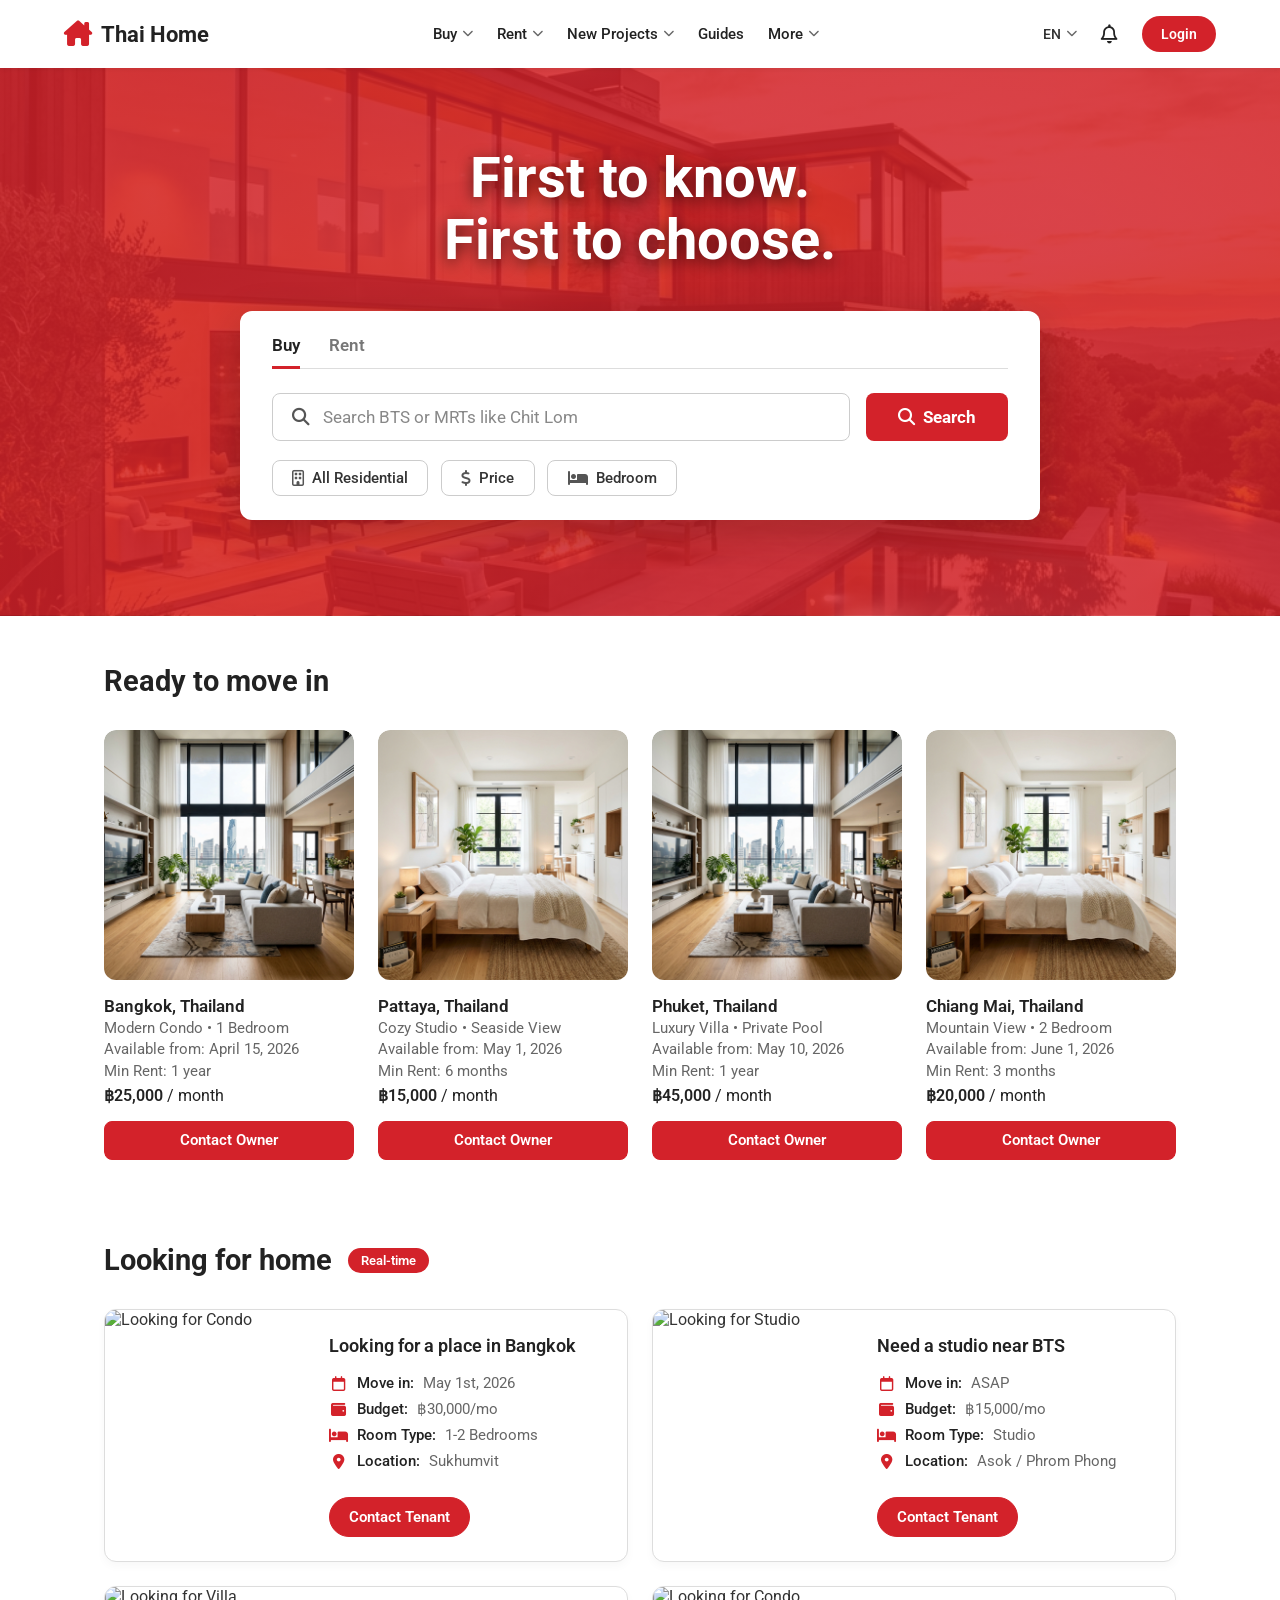
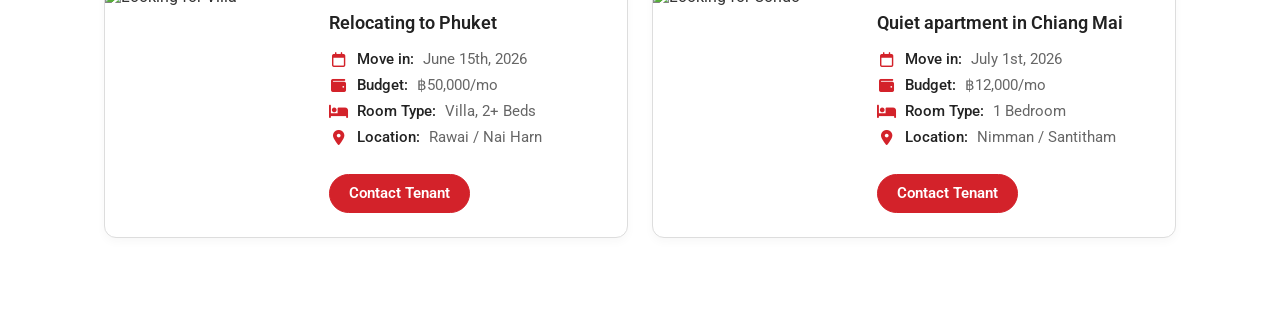
==== index.html @ 85b1bd5d "first commit" ====
<!DOCTYPE html>
<html lang="en">

<head>
    <meta charset="UTF-8">
    <meta name="viewport" content="width=device-width, initial-scale=1.0">
    <title>Thai Home</title>
    <!-- Use similar font as DDProperty -->
    <link href="https://fonts.googleapis.com/css2?family=Roboto:wght@300;400;500;700&display=swap" rel="stylesheet">
    <link rel="stylesheet" href="style.css">
    <!-- Font Awesome for icons -->
    <link rel="stylesheet" href="https://cdnjs.cloudflare.com/ajax/libs/font-awesome/6.4.0/css/all.min.css">
</head>

<body>
    <header class="navbar">
        <div class="logo">
            <i class="fa-solid fa-house-chimney icon-red"></i>
            <span>Thai Home</span>
        </div>
        <nav class="nav-links">
            <a href="#">Buy <i class="fa-solid fa-chevron-down arrow"></i></a>
            <a href="#">Rent <i class="fa-solid fa-chevron-down arrow"></i></a>
            <a href="#">New Projects <i class="fa-solid fa-chevron-down arrow"></i></a>
            <a href="#">Guides</a>
            <a href="#">More <i class="fa-solid fa-chevron-down arrow"></i></a>
        </nav>
        <div class="nav-right">
            <!-- Removed Install App as requested -->
            <div class="lang-selector">
                EN <i class="fa-solid fa-chevron-down arrow"></i>
            </div>
            <div class="bell-icon">
                <i class="fa-regular fa-bell"></i>
            </div>
            <button class="btn-login">Login</button>
        </div>
    </header>

    <section class="hero">
        <div class="hero-bg"></div>
        <div class="hero-content">
            <div class="hero-centered-layout">
                <h1 class="hero-title">First to know.<br>First to choose.</h1>

                <div class="search-container">
                    <div class="search-tabs">
                        <button class="tab active">Buy</button>
                        <button class="tab">Rent</button>
                    </div>

                    <div class="search-box">
                        <div class="search-input-wrapper">
                            <i class="fa-solid fa-magnifying-glass search-icon"></i>
                            <input type="text" placeholder="Search BTS or MRTs like Chit Lom">
                        </div>
                        <button class="btn-search"><i class="fa-solid fa-magnifying-glass"></i> Search</button>
                    </div>

                    <div class="search-filters">
                        <button class="filter-btn"><i class="fa-regular fa-building"></i> All Residential</button>
                        <button class="filter-btn"><i class="fa-solid fa-dollar-sign"></i> Price</button>
                        <button class="filter-btn"><i class="fa-solid fa-bed"></i> Bedroom</button>
                    </div>
                </div>
            </div>
        </div>
    </section>

    <!-- Properties section "Ready to move in" -->
    <section class="properties-section">
        <h2 class="section-title">Ready to move in</h2>
        <div class="property-grid">
            <div class="property-card">
                <div class="card-img-wrapper">
                    <img src="images/condo_interior.png" alt="Bangkok Condo">
                </div>
                <div class="card-body">
                    <div class="card-location">Bangkok, Thailand</div>
                    <div class="card-feature">Modern Condo • 1 Bedroom</div>
                    <div class="card-dates">Available from: April 15, 2026</div>
                    <div class="card-dates">Min Rent: 1 year</div>
                    <div class="card-price"><span class="price">฿25,000</span> / month</div>
                    <button class="btn-contact" style="width: 100%; border-radius: 8px; margin-top: 1rem;">Contact Owner</button>
                </div>
            </div>
            
            <div class="property-card">
                <div class="card-img-wrapper">
                    <img src="images/studio_room.png" alt="Pattaya Studio">
                </div>
                <div class="card-body">
                    <div class="card-location">Pattaya, Thailand</div>
                    <div class="card-feature">Cozy Studio • Seaside View</div>
                    <div class="card-dates">Available from: May 1, 2026</div>
                    <div class="card-dates">Min Rent: 6 months</div>
                    <div class="card-price"><span class="price">฿15,000</span> / month</div>
                    <button class="btn-contact" style="width: 100%; border-radius: 8px; margin-top: 1rem;">Contact Owner</button>
                </div>
            </div>

            <div class="property-card">
                <div class="card-img-wrapper">
                    <img src="images/condo_interior.png" alt="Phuket Villa">
                </div>
                <div class="card-body">
                    <div class="card-location">Phuket, Thailand</div>
                    <div class="card-feature">Luxury Villa • Private Pool</div>
                    <div class="card-dates">Available from: May 10, 2026</div>
                    <div class="card-dates">Min Rent: 1 year</div>
                    <div class="card-price"><span class="price">฿45,000</span> / month</div>
                    <button class="btn-contact" style="width: 100%; border-radius: 8px; margin-top: 1rem;">Contact Owner</button>
                </div>
            </div>

            <div class="property-card">
                <div class="card-img-wrapper">
                    <img src="images/studio_room.png" alt="Chiang Mai Apartment">
                </div>
                <div class="card-body">
                    <div class="card-location">Chiang Mai, Thailand</div>
                    <div class="card-feature">Mountain View • 2 Bedroom</div>
                    <div class="card-dates">Available from: June 1, 2026</div>
                    <div class="card-dates">Min Rent: 3 months</div>
                    <div class="card-price"><span class="price">฿20,000</span> / month</div>
                    <button class="btn-contact" style="width: 100%; border-radius: 8px; margin-top: 1rem;">Contact Owner</button>
                </div>
            </div>
        </div>
    </section>

    <!-- Tenant Section "Looking for home" -->
    <section class="tenant-section">
        <h2 class="section-title">Looking for home <span class="badge">Real-time</span></h2>
        <div class="tenant-grid">
            <div class="tenant-card">
                <div class="tenant-img-wrapper">
                    <img src="C:/Users/Lenovo/.gemini/antigravity/brain/6cac7b33-9372-4d6e-ac05-a8d60679e789/avatar_man_1_1775789705993.png" alt="Looking for Condo">
                </div>
                <div class="tenant-body">
                    <div class="tenant-header">Looking for a place in Bangkok</div>
                    <div class="tenant-detail"><i class="fa-regular fa-calendar"></i> <strong>Move in:</strong> May 1st, 2026</div>
                    <div class="tenant-detail"><i class="fa-solid fa-wallet"></i> <strong>Budget:</strong> ฿30,000/mo</div>
                    <div class="tenant-detail"><i class="fa-solid fa-bed"></i> <strong>Room Type:</strong> 1-2 Bedrooms</div>
                    <div class="tenant-detail"><i class="fa-solid fa-location-dot"></i> <strong>Location:</strong> Sukhumvit</div>
                    <button class="btn-contact">Contact Tenant</button>
                </div>
            </div>
            
            <div class="tenant-card">
                <div class="tenant-img-wrapper">
                    <img src="C:/Users/Lenovo/.gemini/antigravity/brain/6cac7b33-9372-4d6e-ac05-a8d60679e789/avatar_woman_1_1775789718664.png" alt="Looking for Studio">
                </div>
                <div class="tenant-body">
                    <div class="tenant-header">Need a studio near BTS</div>
                    <div class="tenant-detail"><i class="fa-regular fa-calendar"></i> <strong>Move in:</strong> ASAP</div>
                    <div class="tenant-detail"><i class="fa-solid fa-wallet"></i> <strong>Budget:</strong> ฿15,000/mo</div>
                    <div class="tenant-detail"><i class="fa-solid fa-bed"></i> <strong>Room Type:</strong> Studio</div>
                    <div class="tenant-detail"><i class="fa-solid fa-location-dot"></i> <strong>Location:</strong> Asok / Phrom Phong</div>
                    <button class="btn-contact">Contact Tenant</button>
                </div>
            </div>

            <div class="tenant-card">
                <div class="tenant-img-wrapper">
                    <img src="C:/Users/Lenovo/.gemini/antigravity/brain/6cac7b33-9372-4d6e-ac05-a8d60679e789/avatar_man_2_1775789734767.png" alt="Looking for Villa">
                </div>
                <div class="tenant-body">
                    <div class="tenant-header">Relocating to Phuket</div>
                    <div class="tenant-detail"><i class="fa-regular fa-calendar"></i> <strong>Move in:</strong> June 15th, 2026</div>
                    <div class="tenant-detail"><i class="fa-solid fa-wallet"></i> <strong>Budget:</strong> ฿50,000/mo</div>
                    <div class="tenant-detail"><i class="fa-solid fa-bed"></i> <strong>Room Type:</strong> Villa, 2+ Beds</div>
                    <div class="tenant-detail"><i class="fa-solid fa-location-dot"></i> <strong>Location:</strong> Rawai / Nai Harn</div>
                    <button class="btn-contact">Contact Tenant</button>
                </div>
            </div>

            <div class="tenant-card">
                <div class="tenant-img-wrapper">
                    <img src="C:/Users/Lenovo/.gemini/antigravity/brain/6cac7b33-9372-4d6e-ac05-a8d60679e789/avatar_woman_2_1775789749922.png" alt="Looking for Condo">
                </div>
                <div class="tenant-body">
                    <div class="tenant-header">Quiet apartment in Chiang Mai</div>
                    <div class="tenant-detail"><i class="fa-regular fa-calendar"></i> <strong>Move in:</strong> July 1st, 2026</div>
                    <div class="tenant-detail"><i class="fa-solid fa-wallet"></i> <strong>Budget:</strong> ฿12,000/mo</div>
                    <div class="tenant-detail"><i class="fa-solid fa-bed"></i> <strong>Room Type:</strong> 1 Bedroom</div>
                    <div class="tenant-detail"><i class="fa-solid fa-location-dot"></i> <strong>Location:</strong> Nimman / Santitham</div>
                    <button class="btn-contact">Contact Tenant</button>
                </div>
            </div>
        </div>
    </section>
</body>

</html>
---- style.css ----
/* Reset and Global Styles */
* {
    margin: 0;
    padding: 0;
    box-sizing: border-box;
    font-family: 'Roboto', sans-serif;
}

body {
    background-color: #ffffff;
    color: #333333;
    overflow-x: hidden;
}

/* Variables for colors to match layout */
:root {
    --primary-red: #d3222a;
    --hover-red: #b01a22;
    --border-color: #dddddd;
    --text-dark: #222222;
    --text-light: #666666;
    --bg-light: #f7f7f7;
}

/* Header / Navbar */
.navbar {
    display: flex;
    justify-content: space-between;
    align-items: center;
    padding: 1rem 5%;
    background-color: #ffffff;
    box-shadow: 0 2px 4px rgba(0, 0, 0, 0.05);
    position: relative;
    z-index: 100;
}

.logo {
    display: flex;
    align-items: center;
    gap: 8px;
    font-size: 1.4rem;
    font-weight: 700;
    color: var(--text-dark);
}

.icon-red {
    color: var(--primary-red);
    font-size: 1.6rem;
}

.nav-links {
    display: flex;
    gap: 1.5rem;
}

.nav-links a {
    text-decoration: none;
    color: var(--text-dark);
    font-weight: 500;
    font-size: 0.95rem;
    display: flex;
    align-items: center;
    gap: 0.3rem;
    transition: color 0.2s;
}

.nav-links a:hover {
    color: var(--primary-red);
}

.arrow {
    font-size: 0.7rem;
    color: var(--text-light);
}

.nav-right {
    display: flex;
    align-items: center;
    gap: 1.5rem;
}

.lang-selector {
    font-size: 0.9rem;
    font-weight: 500;
    cursor: pointer;
    display: flex;
    align-items: center;
    gap: 0.3rem;
}

.bell-icon {
    font-size: 1.2rem;
    color: var(--text-dark);
    cursor: pointer;
}

.btn-login {
    background-color: var(--primary-red);
    color: #ffffff;
    border: none;
    padding: 0.6rem 1.2rem;
    border-radius: 20px;
    font-weight: 600;
    font-size: 0.9rem;
    cursor: pointer;
    transition: background-color 0.2s;
}

.btn-login:hover {
    background-color: var(--hover-red);
}

/* Hero Section */
.hero {
    position: relative;
    width: 100%;
    min-height: 500px;
    padding: 5rem 0 6rem 0;
    display: flex;
    align-items: center;
}

/* Background image using the generated image path */
.hero-bg {
    position: absolute;
    top: 0;
    left: 0;
    width: 100%;
    height: 100%;
    /* Red gradient overlay to act as a red background, keeping the home image */
    background: linear-gradient(rgba(211, 34, 42, 0.85), rgba(211, 34, 42, 0.85)), url('images/hero_bg.png');
    background-size: cover;
    background-position: center;
    z-index: 1;
}

/* Hero overlay removed for clear image */

.hero-content {
    position: relative;
    z-index: 3;
    padding: 0 5%;
    width: 100%;
    display: flex;
    justify-content: center;
}

.hero-centered-layout {
    display: flex;
    flex-direction: column;
    align-items: center;
    width: 100%;
}

.hero-title {
    font-size: 3.5rem;
    font-weight: 700;
    color: #ffffff;
    text-shadow: 0 4px 15px rgba(0, 0, 0, 0.6);
    line-height: 1.1;
    margin-bottom: 2.5rem;
    text-align: center;
}

/* Search Container */
.search-container {
    background-color: #ffffff;
    border-radius: 12px;
    box-shadow: 0 10px 40px rgba(0, 0, 0, 0.2);
    width: 100%;
    max-width: 800px;
    position: relative;
    z-index: 10;
    padding: 1.5rem 2rem;
}

.search-tabs {
    display: flex;
    gap: 1.8rem;
    margin-bottom: 1.5rem;
    border-bottom: 1px solid var(--border-color);
}

.search-tabs .tab {
    background: none;
    border: none;
    font-size: 1.05rem;
    font-weight: 600;
    color: #777777;
    padding-bottom: 0.8rem;
    cursor: pointer;
    position: relative;
    transition: color 0.2s;
}

.search-tabs .tab:hover {
    color: var(--text-dark);
}

.search-tabs .tab.active {
    color: var(--text-dark);
}

.search-tabs .tab.active::after {
    content: '';
    position: absolute;
    bottom: -1px;
    left: 0;
    width: 100%;
    height: 3px;
    background-color: var(--primary-red);
}

.search-box {
    display: flex;
    gap: 1rem;
    margin-bottom: 1.2rem;
}

.search-input-wrapper {
    flex: 1;
    display: flex;
    align-items: center;
    border: 1px solid #cccccc; /* Darker border for clarity */
    border-radius: 8px; /* Slightly more modern than pill shape for real estate */
    padding: 0.8rem 1.2rem;
    background-color: #ffffff;
    transition: border-color 0.2s, box-shadow 0.2s;
}

.search-input-wrapper:focus-within {
    border-color: var(--primary-red);
    box-shadow: 0 0 0 1px var(--primary-red);
}

.search-icon {
    color: #555555; /* Darker icon */
    margin-right: 0.8rem;
    font-size: 1.1rem;
}

.search-input-wrapper input {
    border: none;
    background: transparent;
    width: 100%;
    font-size: 1.05rem;
    outline: none;
    color: var(--text-dark);
}

.search-input-wrapper input::placeholder {
    color: #888888;
    font-weight: 400;
}

.btn-search {
    background-color: var(--primary-red);
    color: #ffffff;
    border: none;
    padding: 0 2rem;
    border-radius: 8px; /* Matching the input border radius */
    font-weight: 700;
    font-size: 1.05rem;
    cursor: pointer;
    display: flex;
    align-items: center;
    gap: 0.5rem;
    transition: background-color 0.2s;
}

.btn-search:hover {
    background-color: var(--hover-red);
}

.search-filters {
    display: flex;
    gap: 0.8rem;
}

.filter-btn {
    background-color: #ffffff;
    border: 1px solid #cccccc; /* Clearer border */
    padding: 0.5rem 1.2rem;
    border-radius: 8px;
    color: #333333;
    font-size: 0.95rem;
    font-weight: 500;
    cursor: pointer;
    display: flex;
    align-items: center;
    gap: 0.5rem;
    transition: background-color 0.2s, border-color 0.2s;
}

.filter-btn:hover {
    background-color: var(--bg-light);
    border-color: #999999;
}

.filter-btn i {
    color: #555555;
    font-size: 1rem;
}

/* Modified Main Content Areas */
.properties-section, .tenant-section {
    padding: 3rem 5% 2rem 5%;
    max-width: 1200px;
    margin: 0 auto;
}

.section-title {
    font-size: 1.8rem;
    color: var(--text-dark);
    margin-bottom: 2rem;
    font-weight: 700;
    display: flex;
    align-items: center;
    gap: 1rem;
}

.badge {
    background-color: var(--primary-red);
    color: white;
    font-size: 0.8rem;
    padding: 0.3rem 0.8rem;
    border-radius: 20px;
    font-weight: 600;
    vertical-align: middle;
}

/* Property Cards (Airbnb Style) */
.property-grid {
    display: grid;
    grid-template-columns: repeat(4, 1fr);
    gap: 1.5rem;
}

.property-card {
    border-radius: 12px;
    overflow: hidden;
    cursor: pointer;
    transition: transform 0.2s, box-shadow 0.2s;
    display: flex;
    flex-direction: column;
}

.property-card:hover {
    transform: translateY(-4px);
}

.card-img-wrapper {
    width: 100%;
    aspect-ratio: 1 / 1;
    overflow: hidden;
    border-radius: 12px;
    margin-bottom: 0.8rem;
}

.card-img-wrapper img {
    width: 100%;
    height: 100%;
    object-fit: cover;
    transition: transform 0.3s;
}

.property-card:hover .card-img-wrapper img {
    transform: scale(1.05);
}

.card-body {
    padding: 0.2rem 0;
}

.card-location {
    font-weight: 600;
    font-size: 1.05rem;
    color: var(--text-dark);
    margin-bottom: 0.2rem;
}

.card-feature, .card-dates {
    font-size: 0.95rem;
    color: var(--text-light);
    margin-bottom: 0.2rem;
}

.card-price {
    margin-top: 0.4rem;
    font-size: 1rem;
    color: var(--text-dark);
}

.card-price .price {
    font-weight: 600;
}

/* Tenant Cards (Horizontal) */
.tenant-grid {
    display: grid;
    grid-template-columns: repeat(2, 1fr);
    gap: 1.5rem;
    margin-bottom: 3rem;
}

.tenant-card {
    display: flex;
    background-color: #ffffff;
    border: 1px solid var(--border-color);
    border-radius: 12px;
    overflow: hidden;
    box-shadow: 0 4px 10px rgba(0,0,0,0.03);
    transition: box-shadow 0.2s, transform 0.2s;
}

.tenant-card:hover {
    box-shadow: 0 8px 20px rgba(0,0,0,0.08);
    transform: translateY(-2px);
}

.tenant-img-wrapper {
    flex: 0 0 200px;
    height: 100%;
    min-height: 200px;
}

.tenant-img-wrapper img {
    width: 100%;
    height: 100%;
    object-fit: cover;
}

.tenant-body {
    padding: 1.5rem;
    display: flex;
    flex-direction: column;
    justify-content: center;
    flex: 1;
}

.tenant-header {
    font-size: 1.15rem;
    font-weight: 600;
    color: var(--text-dark);
    margin-bottom: 1rem;
    line-height: 1.3;
}

.tenant-detail {
    font-size: 0.95rem;
    color: var(--text-light);
    margin-bottom: 0.5rem;
    display: flex;
    align-items: center;
    gap: 0.6rem;
}

.tenant-detail i {
    width: 18px;
    text-align: center;
    color: var(--primary-red);
}

.tenant-detail strong {
    color: var(--text-dark);
    font-weight: 500;
}

.btn-contact {
    margin-top: auto;
    background-color: var(--primary-red);
    color: #ffffff;
    border: 1px solid var(--primary-red);
    padding: 0.6rem 1.2rem;
    border-radius: 20px;
    font-weight: 600;
    font-size: 0.95rem;
    cursor: pointer;
    align-self: flex-start;
    transition: background-color 0.2s, color 0.2s;
    margin-top: 1.2rem;
}

.btn-contact:hover {
    background-color: var(--hover-red);
    color: #ffffff;
}

/* Responsive adjustments */
@media (max-width: 1000px) {
    .property-grid {
        grid-template-columns: repeat(2, 1fr);
    }
    .tenant-grid {
        grid-template-columns: 1fr;
    }
}

@media (max-width: 600px) {
    .property-grid {
        grid-template-columns: 1fr;
    }
    .hero-title {
        font-size: 2.5rem;
    }
    .tenant-card {
        flex-direction: column;
    }
    .tenant-img-wrapper {
        min-height: 200px;
        flex: auto;
    }
}
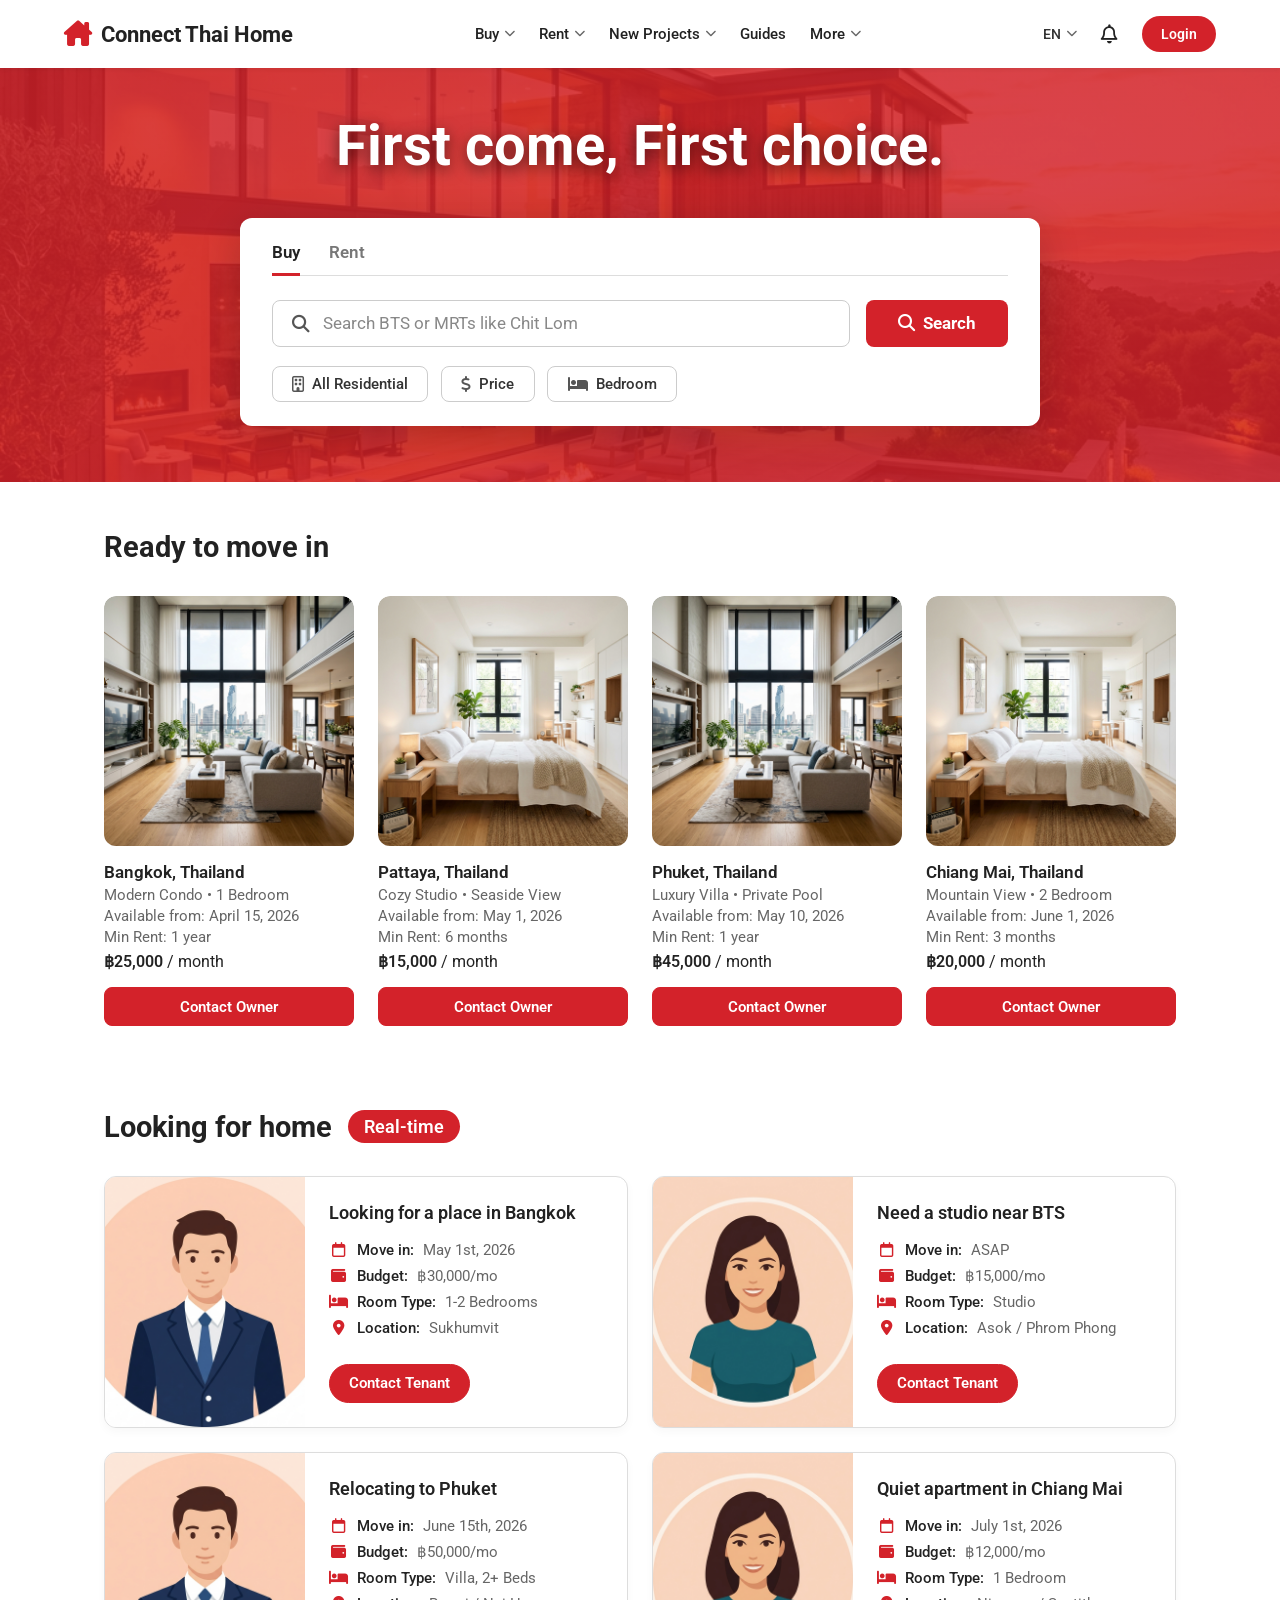
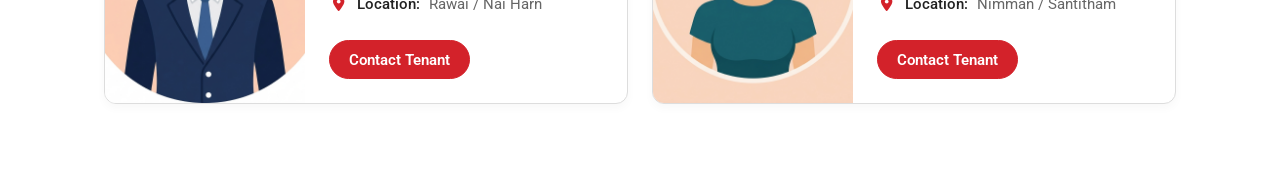
==== commit dcc8514e: "Update branding, layout and add flat UI avatars" ====
--- a/index.html
+++ b/index.html
@@ -4,7 +4,7 @@
 <head>
     <meta charset="UTF-8">
     <meta name="viewport" content="width=device-width, initial-scale=1.0">
-    <title>Thai Home</title>
+    <title>Connect Thai Home</title>
     <!-- Use similar font as DDProperty -->
     <link href="https://fonts.googleapis.com/css2?family=Roboto:wght@300;400;500;700&display=swap" rel="stylesheet">
     <link rel="stylesheet" href="style.css">
@@ -16,7 +16,7 @@
     <header class="navbar">
         <div class="logo">
             <i class="fa-solid fa-house-chimney icon-red"></i>
-            <span>Thai Home</span>
+            <span>Connect Thai Home</span>
         </div>
         <nav class="nav-links">
             <a href="#">Buy <i class="fa-solid fa-chevron-down arrow"></i></a>
@@ -41,7 +41,7 @@
         <div class="hero-bg"></div>
         <div class="hero-content">
             <div class="hero-centered-layout">
-                <h1 class="hero-title">First to know.<br>First to choose.</h1>
+                <h1 class="hero-title">First come, First choice.</h1>
 
                 <div class="search-container">
                     <div class="search-tabs">
@@ -135,7 +135,7 @@
         <div class="tenant-grid">
             <div class="tenant-card">
                 <div class="tenant-img-wrapper">
-                    <img src="C:/Users/Lenovo/.gemini/antigravity/brain/6cac7b33-9372-4d6e-ac05-a8d60679e789/avatar_man_1_1775789705993.png" alt="Looking for Condo">
+                    <img src="images/avatar_man.png" alt="Tenant Avatar">
                 </div>
                 <div class="tenant-body">
                     <div class="tenant-header">Looking for a place in Bangkok</div>
@@ -149,7 +149,7 @@
             
             <div class="tenant-card">
                 <div class="tenant-img-wrapper">
-                    <img src="C:/Users/Lenovo/.gemini/antigravity/brain/6cac7b33-9372-4d6e-ac05-a8d60679e789/avatar_woman_1_1775789718664.png" alt="Looking for Studio">
+                    <img src="images/avatar_woman.png" alt="Tenant Avatar">
                 </div>
                 <div class="tenant-body">
                     <div class="tenant-header">Need a studio near BTS</div>
@@ -163,7 +163,7 @@
 
             <div class="tenant-card">
                 <div class="tenant-img-wrapper">
-                    <img src="C:/Users/Lenovo/.gemini/antigravity/brain/6cac7b33-9372-4d6e-ac05-a8d60679e789/avatar_man_2_1775789734767.png" alt="Looking for Villa">
+                    <img src="images/avatar_man.png" alt="Tenant Avatar">
                 </div>
                 <div class="tenant-body">
                     <div class="tenant-header">Relocating to Phuket</div>
@@ -177,7 +177,7 @@
 
             <div class="tenant-card">
                 <div class="tenant-img-wrapper">
-                    <img src="C:/Users/Lenovo/.gemini/antigravity/brain/6cac7b33-9372-4d6e-ac05-a8d60679e789/avatar_woman_2_1775789749922.png" alt="Looking for Condo">
+                    <img src="images/avatar_woman.png" alt="Tenant Avatar">
                 </div>
                 <div class="tenant-body">
                     <div class="tenant-header">Quiet apartment in Chiang Mai</div>
--- a/style.css
+++ b/style.css
@@ -114,8 +114,8 @@
 .hero {
     position: relative;
     width: 100%;
-    min-height: 500px;
-    padding: 5rem 0 6rem 0;
+    min-height: 350px;
+    padding: 3rem 0 3.5rem 0;
     display: flex;
     align-items: center;
 }
@@ -322,8 +322,8 @@
 .badge {
     background-color: var(--primary-red);
     color: white;
-    font-size: 0.8rem;
-    padding: 0.3rem 0.8rem;
+    font-size: 1.1rem;
+    padding: 0.4rem 1rem;
     border-radius: 20px;
     font-weight: 600;
     vertical-align: middle;
@@ -422,6 +422,15 @@
     flex: 0 0 200px;
     height: 100%;
     min-height: 200px;
+}
+
+.placeholder-avatar {
+    background-color: #eeeeee;
+    display: flex;
+    align-items: center;
+    justify-content: center;
+    color: #777777;
+    font-size: 6rem;
 }
 
 .tenant-img-wrapper img {
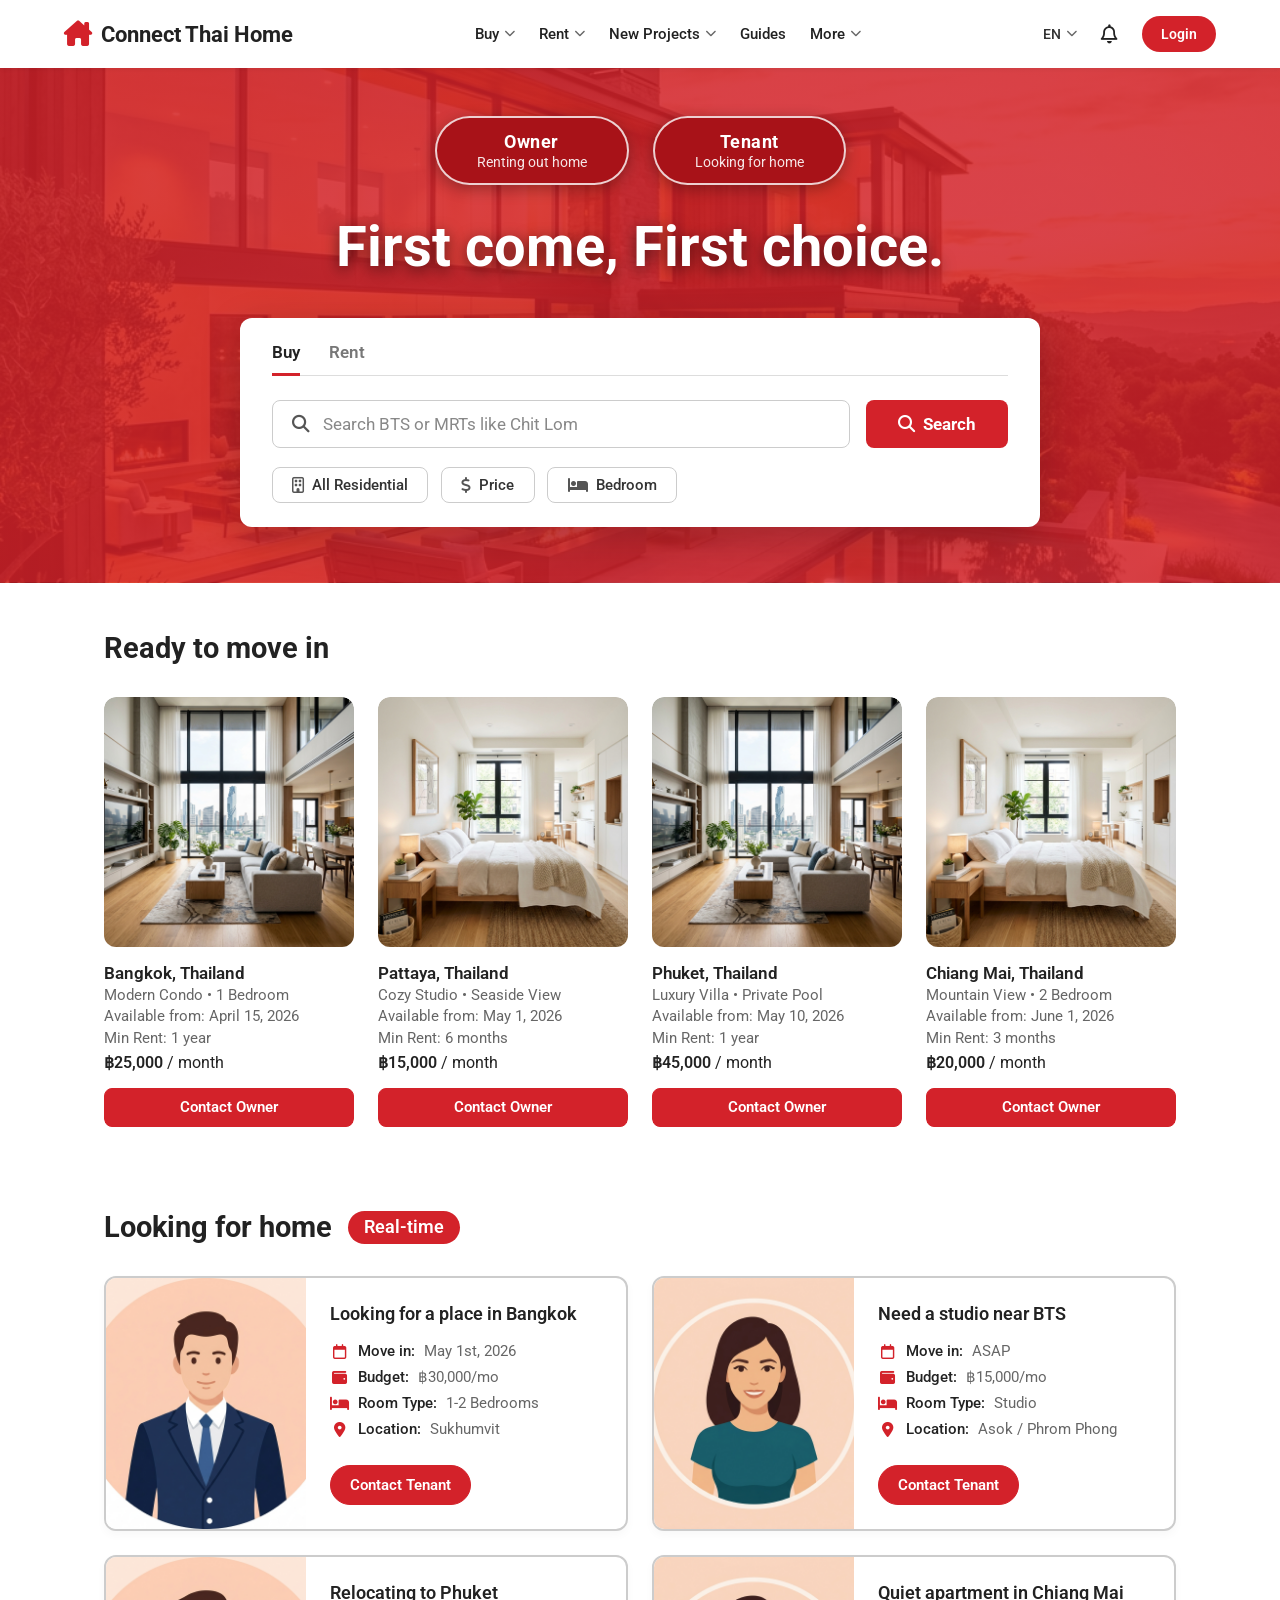
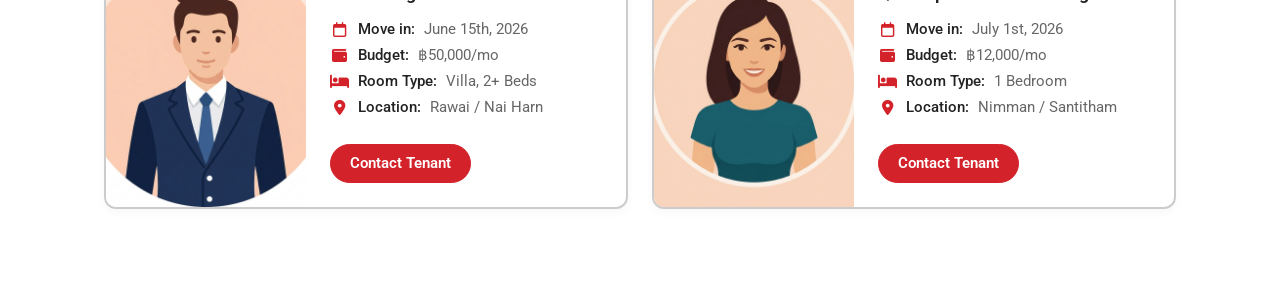
==== commit 8b7b9529: "feat: enhance property posting UI with map interactions and compact form" ====
--- a/index.html
+++ b/index.html
@@ -41,6 +41,21 @@
         <div class="hero-bg"></div>
         <div class="hero-content">
             <div class="hero-centered-layout">
+                <div class="hero-posting-section">
+                    <button class="btn-posting" onclick="window.location.href='post-home.html'">
+                        <div class="posting-text">
+                            <span class="posting-main">Owner</span>
+                            <span class="posting-sub">Renting out home</span>
+                        </div>
+                    </button>
+                    <button class="btn-posting">
+                        <div class="posting-text">
+                            <span class="posting-main">Tenant</span>
+                            <span class="posting-sub">Looking for home</span>
+                        </div>
+                    </button>
+                </div>
+
                 <h1 class="hero-title">First come, First choice.</h1>
 
                 <div class="search-container">
@@ -190,6 +205,207 @@
             </div>
         </div>
     </section>
+
+    <!-- Property Detail Modal -->
+    <div id="propertyModal" class="modal-overlay">
+        <div class="modal">
+            <button class="modal-close" onclick="closeModal()"><i class="fa-solid fa-xmark"></i></button>
+            <div class="modal-content">
+                <div class="modal-image">
+                    <img src="" alt="Property Image" id="modalImg">
+                </div>
+                
+                <div class="modal-details">
+                    <div class="detail-row">
+                        <span class="detail-label">Location</span>
+                        <span class="detail-value" id="modalLocation">Bangkok, Thailand</span>
+                    </div>
+                    <div class="detail-row">
+                        <span class="detail-label">Room Type</span>
+                        <span class="detail-value" id="modalRoomType">Modern Condo • 1 Bedroom</span>
+                    </div>
+                    <div class="detail-row">
+                        <span class="detail-label">Move-in Date</span>
+                        <span class="detail-value" id="modalDate">April 15, 2026</span>
+                    </div>
+                    <div class="detail-row">
+                        <span class="detail-label">Min. Rent Period</span>
+                        <span class="detail-value" id="modalMinRent">1 year</span>
+                    </div>
+                    <div class="detail-row">
+                        <span class="detail-label">Pet Friendly</span>
+                        <span class="detail-value" id="modalPet">Yes</span>
+                    </div>
+                    <div class="detail-row price-row">
+                        <span class="detail-label">Monthly Rent</span>
+                        <span class="detail-value" id="modalPrice">฿25,000</span>
+                    </div>
+                    <div class="detail-row">
+                        <span class="detail-label">Additional Info</span>
+                        <span class="detail-value" style="font-weight: 500;">Fully furnished, ready to move in. High-speed Wi-Fi, fitness center, and swimming pool accessible.</span>
+                    </div>
+                </div>
+
+                <div class="modal-map">
+                    <iframe src="https://www.google.com/maps/embed?pb=!1m18!1m12!1m3!1d124016.92040941845!2d100.419106!3d13.7244416!2m3!1f0!2f0!3f0!3m2!1i1024!2i768!4f13.1!3m3!1m2!1s0x30e29b1aa9592ea%3A0xe53158c5c1ca520!2sSukhumvit%2C%20Bangkok%2C%20Thailand!5e0!3m2!1sen!2sus!4v1712852234000!5m2!1sen!2sus" width="100%" height="200" style="border:0; border-radius: 8px;" allowfullscreen="" loading="lazy" referrerpolicy="no-referrer-when-downgrade"></iframe>
+                </div>
+
+                <button class="btn-contact-modal">Contact Owner</button>
+            </div>
+        </div>
+    </div>
+
+    <!-- Tenant Detail Modal -->
+    <div id="tenantModal" class="modal-overlay">
+        <div class="modal">
+            <button class="modal-close" onclick="closeTenantModal()"><i class="fa-solid fa-xmark"></i></button>
+            <div class="modal-content">
+                <div class="modal-image">
+                    <img src="" alt="Tenant Avatar" id="tenantModalImg" style="object-position: top;">
+                </div>
+                
+                <div class="modal-details">
+                    <div class="detail-row">
+                        <span class="detail-label">Location</span>
+                        <span class="detail-value" id="tenantModalLocation">Sukhumvit</span>
+                    </div>
+                    <div class="detail-row">
+                        <span class="detail-label">Property Type</span>
+                        <span class="detail-value" id="tenantModalPropType">Condo</span>
+                    </div>
+                    <div class="detail-row">
+                        <span class="detail-label">Room Type</span>
+                        <span class="detail-value" id="tenantModalRoomType">1-2 Bedrooms</span>
+                    </div>
+                    <div class="detail-row">
+                        <span class="detail-label">Pet Preference</span>
+                        <span class="detail-value" id="tenantModalPet">No Preference</span>
+                    </div>
+                    <div class="detail-row">
+                        <span class="detail-label">Move-in Date</span>
+                        <span class="detail-value" id="tenantModalDate">May 1st, 2026</span>
+                    </div>
+                    <div class="detail-row">
+                        <span class="detail-label">Rent Period</span>
+                        <span class="detail-value" id="tenantModalPeriod">1 Year</span>
+                    </div>
+                    <div class="detail-row price-row">
+                        <span class="detail-label">Budget</span>
+                        <span class="detail-value" id="tenantModalBudget">฿30,000/mo</span>
+                    </div>
+                    <div class="detail-row">
+                        <span class="detail-label">Additional Info</span>
+                        <span class="detail-value" style="font-weight: 500;">Looking for a reliable owner. Quiet place preferred.</span>
+                    </div>
+                </div>
+
+                <button class="btn-contact-modal">Contact Tenant</button>
+            </div>
+        </div>
+    </div>
+
+    <script>
+        const modal = document.getElementById('propertyModal');
+        const tenantModal = document.getElementById('tenantModal');
+        
+        function openModal() {
+            modal.classList.add('active');
+            document.body.style.overflow = 'hidden';
+        }
+        
+        function closeModal() {
+            modal.classList.remove('active');
+            document.body.style.overflow = 'auto'; // Reset overflow to enable scrolling
+        }
+
+        function openTenantModal() {
+            tenantModal.classList.add('active');
+            document.body.style.overflow = 'hidden';
+        }
+        
+        function closeTenantModal() {
+            tenantModal.classList.remove('active');
+            document.body.style.overflow = 'auto';
+        }
+
+        // Close when clicking outside of modal
+        window.onclick = function(event) {
+            if (event.target == modal) {
+                closeModal();
+            }
+            if (event.target == tenantModal) {
+                closeTenantModal();
+            }
+        }
+
+        // Attach click event to all property cards
+        const cards = document.querySelectorAll('.property-card');
+        cards.forEach(card => {
+            card.addEventListener('click', () => {
+                // Get data from clicked card
+                const imgSrc = card.querySelector('img').src;
+                const location = card.querySelector('.card-location').innerText;
+                const feature = card.querySelector('.card-feature').innerText;
+                const dates = card.querySelectorAll('.card-dates');
+                const availableFrom = dates[0] ? dates[0].innerText.replace('Available from: ', '') : 'Immediate';
+                const minRent = dates[1] ? dates[1].innerText.replace('Min Rent: ', '') : '1 year';
+                const price = card.querySelector('.card-price .price').innerText;
+                
+                // Inject data into modal
+                document.getElementById('modalImg').src = imgSrc;
+                document.getElementById('modalLocation').innerText = location;
+                document.getElementById('modalRoomType').innerText = feature;
+                document.getElementById('modalDate').innerText = availableFrom;
+                document.getElementById('modalMinRent').innerText = minRent;
+                
+                // Pet friendly rule for mock variation
+                document.getElementById('modalPet').innerText = location.includes('Phuket') || location.includes('Pattaya') ? 'Yes (Small pets)' : 'No';
+                
+                document.getElementById('modalPrice').innerText = price;
+                
+                openModal();
+            });
+        });
+
+        // Attach click event to all tenant cards
+        const tenantCards = document.querySelectorAll('.tenant-card');
+        tenantCards.forEach(card => {
+            card.addEventListener('click', () => {
+                const imgSrc = card.querySelector('img').src;
+                const header = card.querySelector('.tenant-header').innerText;
+                const detailsElements = card.querySelectorAll('.tenant-detail');
+                
+                let moveIn = "ASAP";
+                let budget = "฿10,000";
+                let room = "Studio";
+                let loc = "Bangkok";
+                
+                detailsElements.forEach(el => {
+                    const text = el.innerText;
+                    if (text.includes("Move in:")) moveIn = text.replace("Move in:", "").trim();
+                    if (text.includes("Budget:")) budget = text.replace("Budget:", "").trim();
+                    if (text.includes("Room Type:")) room = text.replace("Room Type:", "").trim();
+                    if (text.includes("Location:")) loc = text.replace("Location:", "").trim();
+                });
+                
+                document.getElementById('tenantModalImg').src = imgSrc;
+                document.getElementById('tenantModalLocation').innerText = loc;
+                
+                document.getElementById('tenantModalPropType').innerText = (room.toLowerCase().includes('villa') || room.toLowerCase().includes('house')) ? 'House / Villa' : 'Condo / Apartment';
+                
+                document.getElementById('tenantModalRoomType').innerText = room;
+                document.getElementById('tenantModalDate').innerText = moveIn;
+                
+                document.getElementById('tenantModalPet').innerText = loc.includes('Phuket') ? 'Yes (Has a dog)' : 'No Preference';
+                
+                document.getElementById('tenantModalPeriod').innerText = loc.includes('Chiang Mai') ? '6 Months' : '1 Year minimum';
+                
+                document.getElementById('tenantModalBudget').innerText = budget;
+                
+                openTenantModal();
+            });
+        });
+    </script>
 </body>
 
 </html>
--- a/style.css
+++ b/style.css
@@ -152,6 +152,52 @@
     width: 100%;
 }
 
+/* Posting Actions */
+.hero-posting-section {
+    display: flex;
+    gap: 1.5rem;
+    margin-bottom: 2rem;
+}
+
+.btn-posting {
+    background-color: #a81218; /* Strong red background */
+    border: 2px solid rgba(255, 255, 255, 0.8); /* Thick white outline */
+    border-radius: 50px;
+    padding: 0.8rem 2.5rem;
+    cursor: pointer;
+    display: flex;
+    align-items: center;
+    justify-content: center;
+    transition: background-color 0.2s, transform 0.2s, box-shadow 0.2s;
+    text-align: center;
+    box-shadow: 0 4px 15px rgba(0, 0, 0, 0.3);
+}
+
+.btn-posting:hover {
+    background-color: var(--primary-red);
+    transform: translateY(-2px);
+    box-shadow: 0 6px 20px rgba(0, 0, 0, 0.4);
+}
+
+.posting-text {
+    display: flex;
+    flex-direction: column;
+}
+
+.posting-main {
+    color: #ffffff;
+    font-weight: 700;
+    font-size: 1.15rem;
+    letter-spacing: 0.5px;
+}
+
+.posting-sub {
+    color: rgba(255, 255, 255, 0.9);
+    font-size: 0.85rem;
+    font-weight: 400;
+    margin-top: 2px;
+}
+
 .hero-title {
     font-size: 3.5rem;
     font-weight: 700;
@@ -406,16 +452,18 @@
 .tenant-card {
     display: flex;
     background-color: #ffffff;
-    border: 1px solid var(--border-color);
+    border: 2px solid #cccccc; /* Stronger visible border */
     border-radius: 12px;
     overflow: hidden;
     box-shadow: 0 4px 10px rgba(0,0,0,0.03);
-    transition: box-shadow 0.2s, transform 0.2s;
+    transition: box-shadow 0.2s, transform 0.2s, border-color 0.2s;
+    cursor: pointer; /* Change to hand icon on hover */
 }
 
 .tenant-card:hover {
     box-shadow: 0 8px 20px rgba(0,0,0,0.08);
     transform: translateY(-2px);
+    border-color: var(--primary-red); /* Highlight border on hover */
 }
 
 .tenant-img-wrapper {
@@ -493,6 +541,301 @@
 .btn-contact:hover {
     background-color: var(--hover-red);
     color: #ffffff;
+}
+
+/* Modal Styles */
+.modal-overlay {
+    position: fixed;
+    top: 0;
+    left: 0;
+    width: 100%;
+    height: 100%;
+    background-color: rgba(0, 0, 0, 0.6);
+    display: flex;
+    align-items: center;
+    justify-content: center;
+    z-index: 1000;
+    opacity: 0;
+    visibility: hidden;
+    transition: opacity 0.3s, visibility 0.3s;
+}
+
+.modal-overlay.active {
+    opacity: 1;
+    visibility: visible;
+}
+
+.modal {
+    background-color: #ffffff;
+    width: 90%;
+    max-width: 500px;
+    max-height: 90vh;
+    border-radius: 12px;
+    position: relative;
+    overflow-y: auto;
+    box-shadow: 0 15px 50px rgba(0,0,0,0.3);
+    transform: translateY(20px);
+    transition: transform 0.3s;
+}
+
+.modal-overlay.active .modal {
+    transform: translateY(0);
+}
+
+.modal-close {
+    position: absolute;
+    top: 15px;
+    right: 15px;
+    background: #ffffff;
+    border: none;
+    width: 32px;
+    height: 32px;
+    border-radius: 50%;
+    display: flex;
+    align-items: center;
+    justify-content: center;
+    font-size: 1.2rem;
+    cursor: pointer;
+    box-shadow: 0 2px 5px rgba(0,0,0,0.2);
+    z-index: 10;
+    color: var(--text-dark);
+}
+
+.modal-close:hover {
+    background: #f0f0f0;
+}
+
+.modal-content {
+    display: flex;
+    flex-direction: column;
+}
+
+.modal-image {
+    width: 100%;
+    height: 250px;
+}
+
+.modal-image img {
+    width: 100%;
+    height: 100%;
+    object-fit: cover;
+}
+
+.modal-details {
+    padding: 1.5rem;
+    display: flex;
+    flex-direction: column;
+    gap: 1rem;
+}
+
+.detail-row {
+    display: flex;
+    justify-content: space-between;
+    align-items: center;
+    border-bottom: 1px solid var(--border-color);
+    padding-bottom: 0.8rem;
+}
+
+.detail-row:last-child {
+    border-bottom: none;
+    padding-bottom: 0;
+}
+
+.detail-label {
+    font-weight: 500;
+    color: var(--text-light);
+    width: 40%;
+}
+
+.detail-value {
+    font-weight: 600;
+    color: var(--text-dark);
+    width: 60%;
+    text-align: right;
+}
+
+.price-row .detail-value {
+    color: var(--primary-red);
+    font-size: 1.2rem;
+}
+
+.modal-map {
+    padding: 0 1.5rem 1rem 1.5rem;
+}
+
+.btn-contact-modal {
+    margin: 0 1.5rem 1.5rem 1.5rem;
+    background-color: var(--primary-red);
+    color: #ffffff;
+    border: none;
+    padding: 1rem;
+    border-radius: 8px;
+    font-weight: 700;
+    font-size: 1.1rem;
+    cursor: pointer;
+    transition: background-color 0.2s;
+    text-align: center;
+}
+
+.btn-contact-modal:hover {
+    background-color: var(--hover-red);
+}
+
+/* Form Styles for Posting */
+.post-form {
+    display: flex;
+    flex-direction: column;
+    gap: 1.2rem;
+}
+
+.form-row {
+    display: flex;
+    gap: 1rem;
+}
+
+.form-row .form-group {
+    flex: 1;
+}
+
+.form-group {
+    display: flex;
+    flex-direction: column;
+    gap: 0.4rem;
+}
+
+.form-group.full-width {
+    width: 100%;
+}
+
+.form-group label {
+    font-weight: 500;
+    font-size: 0.95rem;
+    color: var(--text-dark);
+}
+
+.form-group input, 
+.form-group select, 
+.form-group textarea {
+    padding: 0.9rem 1.2rem;
+    border: 2px solid #64748b; /* Solid dark gray border */
+    border-radius: 10px;
+    font-size: 1rem;
+    outline: none;
+    transition: all 0.2s ease;
+    font-family: inherit;
+    width: 100%;
+    background-color: #ffffff;
+    color: #1e293b;
+    font-weight: 500;
+}
+
+.form-group input:focus, 
+.form-group select:focus, 
+.form-group textarea:focus {
+    border-color: var(--primary-red);
+    box-shadow: 0 0 0 3px rgba(211, 34, 42, 0.1);
+}
+
+.search-suggestions {
+    position: absolute;
+    top: 100%;
+    left: 0;
+    right: 0;
+    background: white;
+    border: 1px solid #e2e8f0;
+    border-radius: 8px;
+    box-shadow: 0 4px 15px rgba(0,0,0,0.1);
+    z-index: 100;
+    margin-top: 5px;
+    list-style: none;
+    padding: 0;
+    max-height: 200px;
+    overflow-y: auto;
+}
+
+.search-suggestions li {
+    padding: 10px 15px;
+    cursor: pointer;
+    border-bottom: 1px solid #f1f5f9;
+    color: #334155;
+    font-size: 0.95rem;
+    display: flex;
+    align-items: center;
+    gap: 10px;
+}
+
+.search-suggestions li:last-child {
+    border-bottom: none;
+}
+
+.search-suggestions li:hover {
+    background-color: #f8fafc;
+    color: var(--primary-red);
+}
+
+.form-section-card {
+    background: #ffffff;
+    border-radius: 12px;
+    padding: 1.2rem 1.5rem;
+    margin-bottom: 0.6rem; /* Ultra compact layout */
+    box-shadow: 0 4px 15px rgba(0, 0, 0, 0.05);
+    border: 1px solid #e2e8f0;
+}
+
+.upload-area {
+    border: 3px dashed #64748b; /* Darker border */
+    border-radius: 12px;
+    padding: 2.5rem;
+    text-align: center;
+    background-color: #f1f5f9; /* Slightly darker background */
+    position: relative;
+    cursor: pointer;
+    transition: all 0.2s ease;
+}
+
+.upload-area:hover {
+    border-color: var(--primary-red);
+    background-color: #fff5f5;
+    transform: translateY(-2px);
+    box-shadow: 0 4px 12px rgba(211, 34, 42, 0.1);
+}
+
+.upload-area i {
+    font-size: 2.5rem;
+    color: #999999;
+    margin-bottom: 0.5rem;
+}
+
+.upload-area p {
+    color: #666666;
+    font-size: 0.9rem;
+}
+
+.file-input {
+    position: absolute;
+    top: 0;
+    left: 0;
+    width: 100%;
+    height: 100%;
+    opacity: 0;
+    cursor: pointer;
+}
+
+.btn-submit-post {
+    background-color: var(--primary-red);
+    color: white;
+    border: none;
+    border-radius: 8px;
+    padding: 1rem;
+    font-size: 1.1rem;
+    font-weight: 700;
+    cursor: pointer;
+    margin-top: 1rem;
+    transition: background-color 0.2s;
+}
+
+.btn-submit-post:hover {
+    background-color: var(--hover-red);
 }
 
 /* Responsive adjustments */
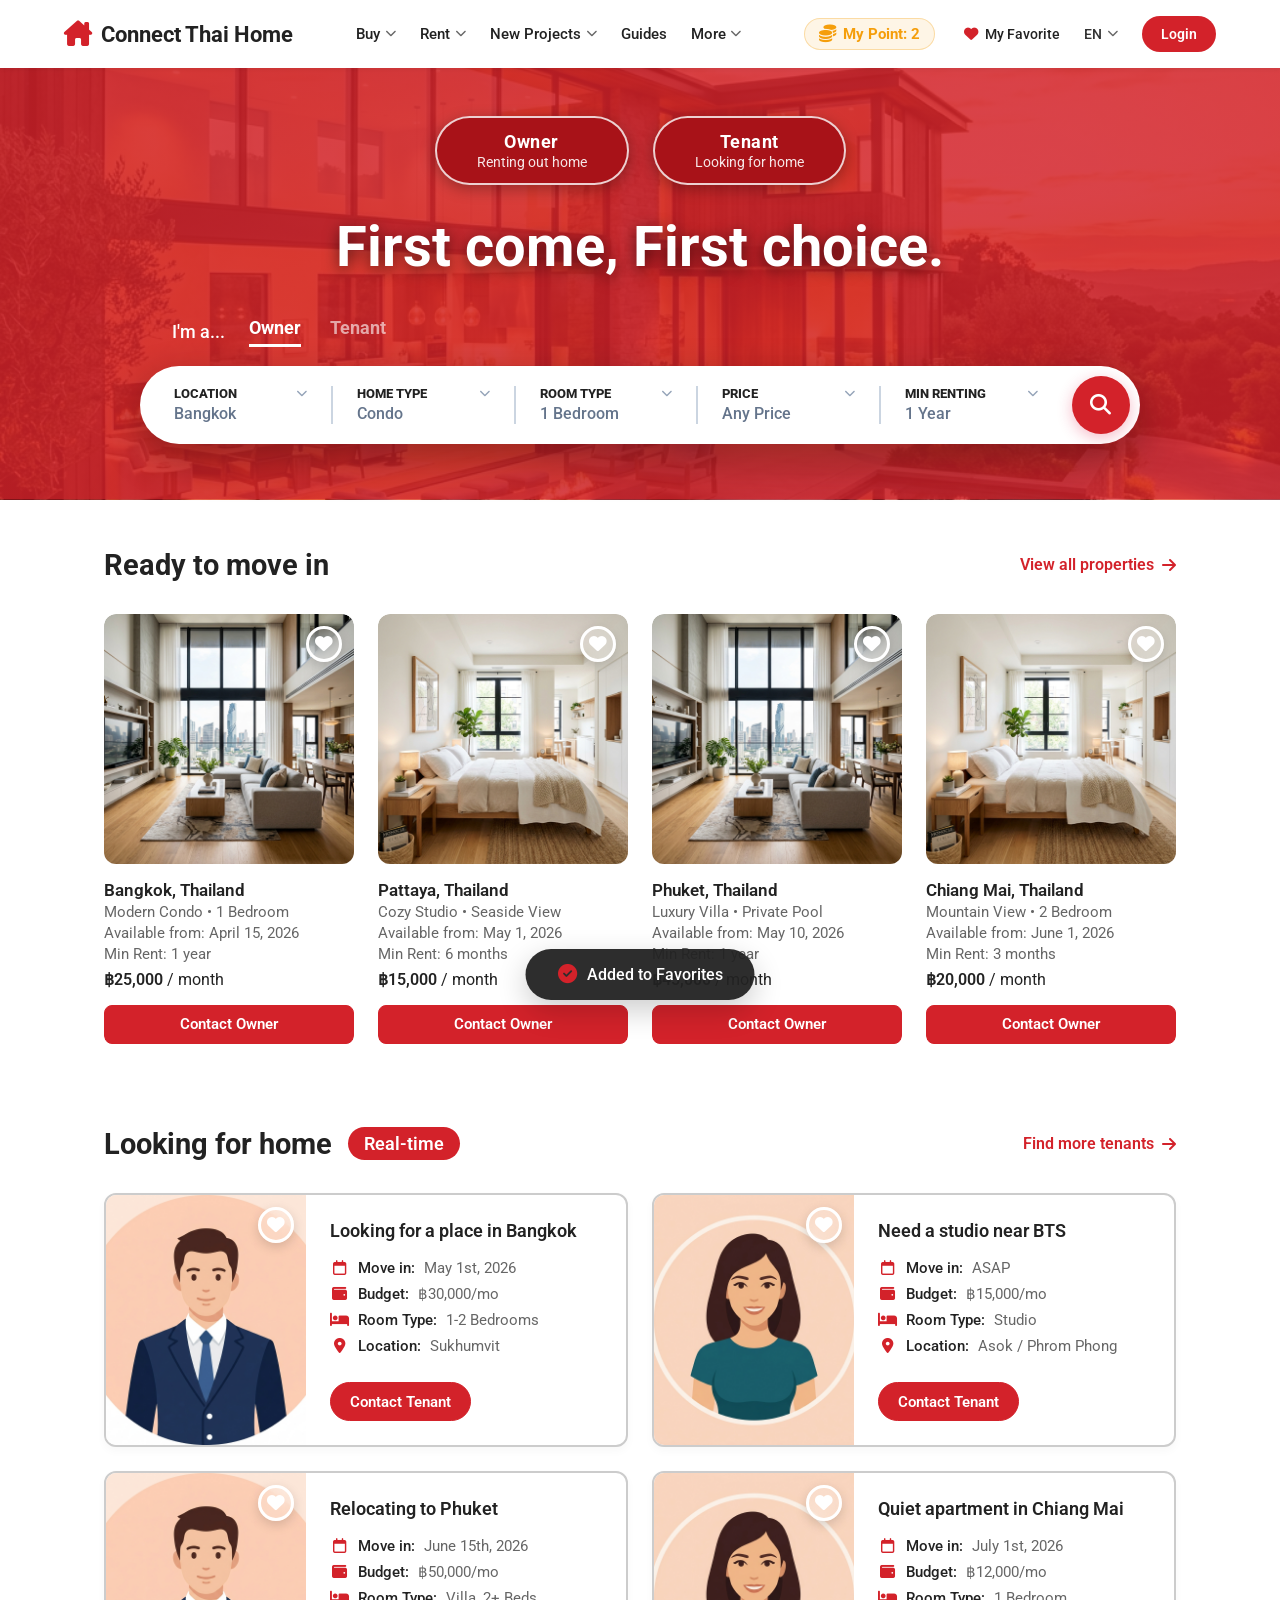
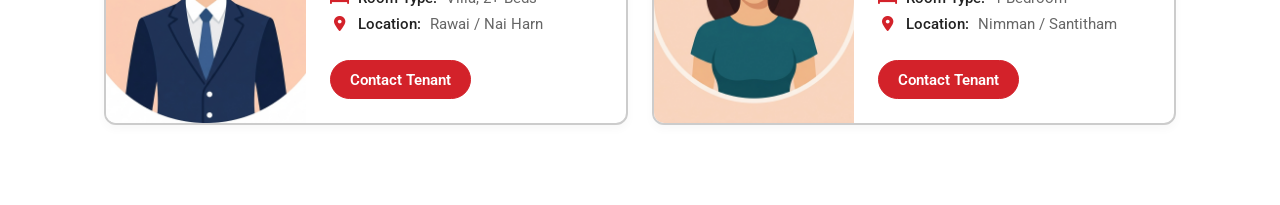
==== commit e33c16ba: "UI Overhaul: Premium search bar redesign, point system integration, and charge page implementation" ====
--- a/index.html
+++ b/index.html
@@ -7,7 +7,9 @@
     <title>Connect Thai Home</title>
     <!-- Use similar font as DDProperty -->
     <link href="https://fonts.googleapis.com/css2?family=Roboto:wght@300;400;500;700&display=swap" rel="stylesheet">
-    <link rel="stylesheet" href="style.css">
+    <link rel="stylesheet" href="css/global.css">
+    <link rel="stylesheet" href="css/index.css">
+    <link rel="stylesheet" href="css/modal.css">
     <!-- Font Awesome for icons -->
     <link rel="stylesheet" href="https://cdnjs.cloudflare.com/ajax/libs/font-awesome/6.4.0/css/all.min.css">
 </head>
@@ -27,13 +29,24 @@
         </nav>
         <div class="nav-right">
             <!-- Removed Install App as requested -->
+            <a href="pages/favorites.html" class="nav-points" title="Manage Points">
+                <i class="fa-solid fa-coins"></i>
+                <span>My Point: 2</span>
+            </a>
+            <a href="pages/favorites.html" class="nav-fav">
+                <i class="fa-solid fa-heart"></i>
+                <span>My Favorite</span>
+            </a>
             <div class="lang-selector">
                 EN <i class="fa-solid fa-chevron-down arrow"></i>
-            </div>
-            <div class="bell-icon">
-                <i class="fa-regular fa-bell"></i>
-            </div>
-            <button class="btn-login">Login</button>
+                <div class="lang-dropdown">
+                    <a href="#">Thai (TH)</a>
+                    <a href="#">Chinese (ZH)</a>
+                    <a href="#">Korean (KO)</a>
+                    <a href="#">Russian (RU)</a>
+                </div>
+            </div>
+            <button class="btn-login" onclick="window.location.href='pages/login.html'">Login</button>
         </div>
     </header>
 
@@ -42,13 +55,13 @@
         <div class="hero-content">
             <div class="hero-centered-layout">
                 <div class="hero-posting-section">
-                    <button class="btn-posting" onclick="window.location.href='post-home.html'">
+                    <button class="btn-posting" onclick="window.location.href='pages/post-home.html'">
                         <div class="posting-text">
                             <span class="posting-main">Owner</span>
                             <span class="posting-sub">Renting out home</span>
                         </div>
                     </button>
-                    <button class="btn-posting">
+                    <button class="btn-posting" onclick="window.location.href='pages/post-tenant.html'">
                         <div class="posting-text">
                             <span class="posting-main">Tenant</span>
                             <span class="posting-sub">Looking for home</span>
@@ -59,23 +72,80 @@
                 <h1 class="hero-title">First come, First choice.</h1>
 
                 <div class="search-container">
-                    <div class="search-tabs">
-                        <button class="tab active">Buy</button>
-                        <button class="tab">Rent</button>
-                    </div>
-
-                    <div class="search-box">
-                        <div class="search-input-wrapper">
-                            <i class="fa-solid fa-magnifying-glass search-icon"></i>
-                            <input type="text" placeholder="Search BTS or MRTs like Chit Lom">
-                        </div>
-                        <button class="btn-search"><i class="fa-solid fa-magnifying-glass"></i> Search</button>
-                    </div>
-
-                    <div class="search-filters">
-                        <button class="filter-btn"><i class="fa-regular fa-building"></i> All Residential</button>
-                        <button class="filter-btn"><i class="fa-solid fa-dollar-sign"></i> Price</button>
-                        <button class="filter-btn"><i class="fa-solid fa-bed"></i> Bedroom</button>
+                    <div class="search-role-selector">
+                        <span>I'm a...</span>
+                        <div class="role-options">
+                            <button class="role-btn active" id="btnOwner" onclick="setRole('owner', this)">Owner</button>
+                            <button class="role-btn" id="btnTenant" onclick="setRole('tenant', this)">Tenant</button>
+                            <div id="roleUnderline" class="role-underline"></div>
+                        </div>
+                    </div>
+
+                    <div class="filter-bar">
+                        <!-- Location -->
+                        <div class="filter-group">
+                            <label>Location <i class="fa-solid fa-chevron-down filter-chevron"></i></label>
+                            <div class="value" id="valLocation">Bangkok</div>
+                            <div class="filter-dropdown">
+                                <a href="javascript:void(0)" onclick="updateVal('Location', 'Bangkok')">Bangkok</a>
+                                <a href="javascript:void(0)" onclick="updateVal('Location', 'Pattaya')">Pattaya</a>
+                                <a href="javascript:void(0)" onclick="updateVal('Location', 'Phuket')">Phuket</a>
+                            </div>
+                        </div>
+                        <div class="filter-divider"></div>
+
+                        <!-- Home Type -->
+                        <div class="filter-group">
+                            <label>Home Type <i class="fa-solid fa-chevron-down filter-chevron"></i></label>
+                            <div class="value" id="valHomeType">Condo</div>
+                            <div class="filter-dropdown">
+                                <a href="javascript:void(0)" onclick="updateVal('HomeType', 'Condo')">Condo</a>
+                                <a href="javascript:void(0)" onclick="updateVal('HomeType', 'House')">House</a>
+                                <a href="javascript:void(0)" onclick="updateVal('HomeType', 'Villa')">Villa</a>
+                            </div>
+                        </div>
+                        <div class="filter-divider"></div>
+
+                        <!-- Room Type -->
+                        <div class="filter-group">
+                            <label>Room Type <i class="fa-solid fa-chevron-down filter-chevron"></i></label>
+                            <div class="value" id="valRoomType">1 Bedroom</div>
+                            <div class="filter-dropdown">
+                                <a href="javascript:void(0)" onclick="updateVal('RoomType', 'Studio')">Studio</a>
+                                <a href="javascript:void(0)" onclick="updateVal('RoomType', '1 Bedroom')">1 Bedroom</a>
+                                <a href="javascript:void(0)" onclick="updateVal('RoomType', '2 Bedroom')">2 Bedroom</a>
+                            </div>
+                        </div>
+                        <div class="filter-divider"></div>
+
+                        <!-- Price -->
+                        <div class="filter-group">
+                            <label>Price <i class="fa-solid fa-chevron-down filter-chevron"></i></label>
+                            <div class="value" id="valPrice">Any Price</div>
+                            <div class="filter-dropdown">
+                                <a href="javascript:void(0)" onclick="updateVal('Price', 'Any Price')">Any Price</a>
+                                <a href="javascript:void(0)" onclick="updateVal('Price', '< ฿20k')">&lt; ฿20k</a>
+                                <a href="javascript:void(0)" onclick="updateVal('Price', '฿20k - 50k')">฿20k - 50k</a>
+                                <a href="javascript:void(0)" onclick="updateVal('Price', '฿50k+')">฿50k+</a>
+                            </div>
+                        </div>
+                        <div class="filter-divider"></div>
+
+                        <!-- Min Renting -->
+                        <div class="filter-group">
+                            <label>Min Renting <i class="fa-solid fa-chevron-down filter-chevron"></i></label>
+                            <div class="value" id="valMinRent">1 Year</div>
+                            <div class="filter-dropdown">
+                                <a href="javascript:void(0)" onclick="updateVal('MinRent', '3 Months')">3 Months</a>
+                                <a href="javascript:void(0)" onclick="updateVal('MinRent', '6 Months')">6 Months</a>
+                                <a href="javascript:void(0)" onclick="updateVal('MinRent', '1 Year')">1 Year</a>
+                                <a href="javascript:void(0)" onclick="updateVal('MinRent', '2 Year+')">2 Year+</a>
+                            </div>
+                        </div>
+
+                        <button class="btn-search-main" onclick="showToast('Searching properties...', 'fa-solid fa-magnifying-glass fa-beat-fast')">
+                            <i class="fa-solid fa-magnifying-glass"></i>
+                        </button>
                     </div>
                 </div>
             </div>
@@ -84,11 +154,15 @@
 
     <!-- Properties section "Ready to move in" -->
     <section class="properties-section">
-        <h2 class="section-title">Ready to move in</h2>
+        <div class="section-header">
+            <h2 class="section-title">Ready to move in</h2>
+            <a href="pages/property-list.html" class="view-all-link">View all properties <i class="fa-solid fa-arrow-right"></i></a>
+        </div>
         <div class="property-grid">
             <div class="property-card">
                 <div class="card-img-wrapper">
                     <img src="images/condo_interior.png" alt="Bangkok Condo">
+                    <button class="btn-favorite" title="Add to Favorites"><i class="fa-solid fa-heart"></i></button>
                 </div>
                 <div class="card-body">
                     <div class="card-location">Bangkok, Thailand</div>
@@ -103,6 +177,7 @@
             <div class="property-card">
                 <div class="card-img-wrapper">
                     <img src="images/studio_room.png" alt="Pattaya Studio">
+                    <button class="btn-favorite" title="Add to Favorites"><i class="fa-solid fa-heart"></i></button>
                 </div>
                 <div class="card-body">
                     <div class="card-location">Pattaya, Thailand</div>
@@ -117,6 +192,7 @@
             <div class="property-card">
                 <div class="card-img-wrapper">
                     <img src="images/condo_interior.png" alt="Phuket Villa">
+                    <button class="btn-favorite" title="Add to Favorites"><i class="fa-solid fa-heart"></i></button>
                 </div>
                 <div class="card-body">
                     <div class="card-location">Phuket, Thailand</div>
@@ -131,6 +207,7 @@
             <div class="property-card">
                 <div class="card-img-wrapper">
                     <img src="images/studio_room.png" alt="Chiang Mai Apartment">
+                    <button class="btn-favorite" title="Add to Favorites"><i class="fa-solid fa-heart"></i></button>
                 </div>
                 <div class="card-body">
                     <div class="card-location">Chiang Mai, Thailand</div>
@@ -146,11 +223,15 @@
 
     <!-- Tenant Section "Looking for home" -->
     <section class="tenant-section">
-        <h2 class="section-title">Looking for home <span class="badge">Real-time</span></h2>
+        <div class="section-header">
+            <h2 class="section-title">Looking for home <span class="badge">Real-time</span></h2>
+            <a href="pages/tenant-list.html" class="view-all-link">Find more tenants <i class="fa-solid fa-arrow-right"></i></a>
+        </div>
         <div class="tenant-grid">
             <div class="tenant-card">
                 <div class="tenant-img-wrapper">
                     <img src="images/avatar_man.png" alt="Tenant Avatar">
+                    <button class="btn-favorite" title="Add to Favorites"><i class="fa-solid fa-heart"></i></button>
                 </div>
                 <div class="tenant-body">
                     <div class="tenant-header">Looking for a place in Bangkok</div>
@@ -165,6 +246,7 @@
             <div class="tenant-card">
                 <div class="tenant-img-wrapper">
                     <img src="images/avatar_woman.png" alt="Tenant Avatar">
+                    <button class="btn-favorite" title="Add to Favorites"><i class="fa-solid fa-heart"></i></button>
                 </div>
                 <div class="tenant-body">
                     <div class="tenant-header">Need a studio near BTS</div>
@@ -179,6 +261,7 @@
             <div class="tenant-card">
                 <div class="tenant-img-wrapper">
                     <img src="images/avatar_man.png" alt="Tenant Avatar">
+                    <button class="btn-favorite" title="Add to Favorites"><i class="fa-solid fa-heart"></i></button>
                 </div>
                 <div class="tenant-body">
                     <div class="tenant-header">Relocating to Phuket</div>
@@ -193,6 +276,7 @@
             <div class="tenant-card">
                 <div class="tenant-img-wrapper">
                     <img src="images/avatar_woman.png" alt="Tenant Avatar">
+                    <button class="btn-favorite" title="Add to Favorites"><i class="fa-solid fa-heart"></i></button>
                 </div>
                 <div class="tenant-body">
                     <div class="tenant-header">Quiet apartment in Chiang Mai</div>
@@ -308,7 +392,15 @@
         const modal = document.getElementById('propertyModal');
         const tenantModal = document.getElementById('tenantModal');
         
-        function openModal() {
+        function openModal(imgSrc, location, price, roomType, date, minRent, pet) {
+            if (imgSrc) document.getElementById('modalImg').src = imgSrc;
+            if (location) document.getElementById('modalLocation').innerText = location;
+            if (price) document.getElementById('modalPrice').innerText = price;
+            if (roomType) document.getElementById('modalRoomType').innerText = roomType;
+            if (date) document.getElementById('modalDate').innerText = date;
+            if (minRent) document.getElementById('modalMinRent').innerText = minRent;
+            if (pet) document.getElementById('modalPet').innerText = pet;
+
             modal.classList.add('active');
             document.body.style.overflow = 'hidden';
         }
@@ -318,7 +410,15 @@
             document.body.style.overflow = 'auto'; // Reset overflow to enable scrolling
         }
 
-        function openTenantModal() {
+        function openTenantModal(imgSrc, loc, budget, room, moveIn, period, pet) {
+            if (imgSrc) document.getElementById('tenantModalImg').src = imgSrc;
+            if (loc) document.getElementById('tenantModalLocation').innerText = loc;
+            if (budget) document.getElementById('tenantModalBudget').innerText = budget;
+            if (room) document.getElementById('tenantModalRoomType').innerText = room;
+            if (moveIn) document.getElementById('tenantModalDate').innerText = moveIn;
+            if (period) document.getElementById('tenantModalPeriod').innerText = period;
+            if (pet) document.getElementById('tenantModalPet').innerText = pet;
+
             tenantModal.classList.add('active');
             document.body.style.overflow = 'hidden';
         }
@@ -341,7 +441,10 @@
         // Attach click event to all property cards
         const cards = document.querySelectorAll('.property-card');
         cards.forEach(card => {
-            card.addEventListener('click', () => {
+            card.addEventListener('click', (e) => {
+                // Prevent modal if clicking the heart button
+                if (e.target.closest('.btn-favorite')) return;
+
                 // Get data from clicked card
                 const imgSrc = card.querySelector('img').src;
                 const location = card.querySelector('.card-location').innerText;
@@ -350,29 +453,20 @@
                 const availableFrom = dates[0] ? dates[0].innerText.replace('Available from: ', '') : 'Immediate';
                 const minRent = dates[1] ? dates[1].innerText.replace('Min Rent: ', '') : '1 year';
                 const price = card.querySelector('.card-price .price').innerText;
-                
-                // Inject data into modal
-                document.getElementById('modalImg').src = imgSrc;
-                document.getElementById('modalLocation').innerText = location;
-                document.getElementById('modalRoomType').innerText = feature;
-                document.getElementById('modalDate').innerText = availableFrom;
-                document.getElementById('modalMinRent').innerText = minRent;
-                
-                // Pet friendly rule for mock variation
-                document.getElementById('modalPet').innerText = location.includes('Phuket') || location.includes('Pattaya') ? 'Yes (Small pets)' : 'No';
-                
-                document.getElementById('modalPrice').innerText = price;
-                
-                openModal();
+                const pet = location.includes('Phuket') || location.includes('Pattaya') ? 'Yes (Small pets)' : 'No';
+                
+                openModal(imgSrc, location, price, feature, availableFrom, minRent, pet);
             });
         });
 
         // Attach click event to all tenant cards
         const tenantCards = document.querySelectorAll('.tenant-card');
         tenantCards.forEach(card => {
-            card.addEventListener('click', () => {
+            card.addEventListener('click', (e) => {
+                // Prevent modal if clicking the heart button
+                if (e.target.closest('.btn-favorite')) return;
+
                 const imgSrc = card.querySelector('img').src;
-                const header = card.querySelector('.tenant-header').innerText;
                 const detailsElements = card.querySelectorAll('.tenant-detail');
                 
                 let moveIn = "ASAP";
@@ -388,24 +482,73 @@
                     if (text.includes("Location:")) loc = text.replace("Location:", "").trim();
                 });
                 
-                document.getElementById('tenantModalImg').src = imgSrc;
-                document.getElementById('tenantModalLocation').innerText = loc;
-                
-                document.getElementById('tenantModalPropType').innerText = (room.toLowerCase().includes('villa') || room.toLowerCase().includes('house')) ? 'House / Villa' : 'Condo / Apartment';
-                
-                document.getElementById('tenantModalRoomType').innerText = room;
-                document.getElementById('tenantModalDate').innerText = moveIn;
-                
-                document.getElementById('tenantModalPet').innerText = loc.includes('Phuket') ? 'Yes (Has a dog)' : 'No Preference';
-                
-                document.getElementById('tenantModalPeriod').innerText = loc.includes('Chiang Mai') ? '6 Months' : '1 Year minimum';
-                
-                document.getElementById('tenantModalBudget').innerText = budget;
-                
-                openTenantModal();
+                const propType = (room.toLowerCase().includes('villa') || room.toLowerCase().includes('house')) ? 'House / Villa' : 'Condo / Apartment';
+                const pet = loc.includes('Phuket') ? 'Yes (Has a dog)' : 'No Preference';
+                const period = loc.includes('Chiang Mai') ? '6 Months' : '1 Year minimum';
+                
+                openTenantModal(imgSrc, loc, budget, room, moveIn, period, pet);
             });
         });
+        // Search Bar Logic
+        function setRole(role, btn) {
+            document.querySelectorAll('.role-btn').forEach(b => b.classList.remove('active'));
+            btn.classList.add('active');
+            updateUnderline();
+        }
+
+        function updateUnderline() {
+            const activeBtn = document.querySelector('.role-btn.active');
+            const underline = document.getElementById('roleUnderline');
+            underline.style.width = activeBtn.offsetWidth + 'px';
+            underline.style.left = activeBtn.offsetLeft + 'px';
+        }
+
+        function updateVal(id, text) {
+            document.getElementById('val' + id).innerText = text;
+        }
+
+        // Initialize underline on load
+        window.addEventListener('load', updateUnderline);
+        window.addEventListener('resize', updateUnderline);
+
+        // Favorite Button & Toast Logic
+        document.querySelectorAll('.btn-favorite').forEach(btn => {
+            btn.addEventListener('click', function(e) {
+                e.stopPropagation();
+                this.classList.toggle('active');
+                
+                const isAdded = this.classList.contains('active');
+                showToast(isAdded ? 'Added to Favorites' : 'Removed from Favorites');
+            });
+        });
+
+        // Contact Button & Point Logic
+        document.querySelectorAll('.btn-contact, .btn-contact-modal').forEach(btn => {
+            btn.addEventListener('click', function(e) {
+                e.stopPropagation();
+                showToast('Connecting... 1 Point Deducted', 'fa-solid fa-coins');
+            });
+        });
+
+        function showToast(message, iconClass = 'fa-solid fa-circle-check') {
+            const toast = document.getElementById('toast');
+            const msg = document.getElementById('toast-message');
+            const icon = toast.querySelector('.toast-icon');
+            
+            msg.innerText = message;
+            icon.className = 'toast-icon ' + iconClass;
+            
+            toast.classList.add('show');
+            setTimeout(() => {
+                toast.classList.remove('show');
+            }, 2500);
+        }
     </script>
+    
+    <div id="toast" class="toast-notification">
+        <i class="fa-solid fa-circle-check toast-icon"></i>
+        <span id="toast-message">Added to Favorites</span>
+    </div>
 </body>
 
 </html>
--- a/css/global.css
+++ b/css/global.css
@@ -0,0 +1,277 @@
+/* Reset and Global Styles */
+* {
+    margin: 0;
+    padding: 0;
+    box-sizing: border-box;
+    font-family: 'Roboto', sans-serif;
+}
+
+body {
+    background-color: #ffffff;
+    color: #333333;
+    overflow-x: hidden;
+}
+
+/* Variables for colors to match layout */
+:root {
+    --primary-red: #d3222a;
+    --hover-red: #b01a22;
+    --border-color: #dddddd;
+    --text-dark: #222222;
+    --text-light: #666666;
+    --bg-light: #f7f7f7;
+}
+
+/* Header / Navbar */
+.navbar {
+    display: flex;
+    justify-content: space-between;
+    align-items: center;
+    padding: 1rem 5%;
+    background-color: #ffffff;
+    box-shadow: 0 2px 4px rgba(0, 0, 0, 0.05);
+    position: relative;
+    z-index: 100;
+}
+
+.logo {
+    display: flex;
+    align-items: center;
+    gap: 8px;
+    font-size: 1.4rem;
+    font-weight: 700;
+    color: var(--text-dark);
+}
+
+.icon-red {
+    color: var(--primary-red);
+    font-size: 1.6rem;
+}
+
+.nav-links {
+    display: flex;
+    gap: 1.5rem;
+}
+
+.nav-links a {
+    text-decoration: none;
+    color: var(--text-dark);
+    font-weight: 500;
+    font-size: 0.95rem;
+    display: flex;
+    align-items: center;
+    gap: 0.3rem;
+    transition: color 0.2s;
+}
+
+.nav-links a:hover {
+    color: var(--primary-red);
+}
+
+.arrow {
+    font-size: 0.7rem;
+    color: var(--text-light);
+}
+
+.nav-right {
+    display: flex;
+    align-items: center;
+    gap: 1.5rem;
+}
+
+.lang-selector {
+    position: relative;
+    font-size: 0.9rem;
+    font-weight: 500;
+    cursor: pointer;
+    display: flex;
+    align-items: center;
+    gap: 0.3rem;
+    padding: 0.5rem 0;
+}
+
+.lang-dropdown {
+    position: absolute;
+    top: 100%;
+    right: 0;
+    background: white;
+    box-shadow: 0 4px 12px rgba(0,0,0,0.1);
+    border-radius: 8px;
+    min-width: 120px;
+    display: none;
+    flex-direction: column;
+    padding: 0.5rem 0;
+    z-index: 1000;
+    border: 1px solid #eee;
+}
+
+.lang-selector:hover .lang-dropdown {
+    display: flex;
+}
+
+.lang-dropdown a {
+    padding: 0.6rem 1rem;
+    text-decoration: none;
+    color: var(--text-dark);
+    font-size: 0.9rem;
+    font-weight: 400;
+    transition: all 0.2s;
+}
+
+/* Favorite Heart Button over Card Images / Avatars */
+.item-image, .card-img-wrapper, .tenant-avatar, .tenant-img-wrapper {
+    position: relative;
+}
+
+.btn-favorite {
+    position: absolute;
+    top: 12px;
+    right: 12px;
+    width: 36px;
+    height: 36px;
+    background: rgba(255, 255, 255, 0.2);
+    backdrop-filter: blur(8px);
+    -webkit-backdrop-filter: blur(8px);
+    border: 3px solid #ffffff;
+    border-radius: 50%;
+    display: flex;
+    align-items: center;
+    justify-content: center;
+    cursor: pointer;
+    box-shadow: 0 4px 12px rgba(0,0,0,0.15);
+    transition: all 0.2s cubic-bezier(0.4, 0, 0.2, 1);
+    z-index: 5;
+    color: #ffffff;
+}
+
+.btn-favorite:hover {
+    transform: scale(1.1);
+    background: rgba(255, 255, 255, 0.3);
+}
+
+.btn-favorite.active {
+    background: var(--primary-red);
+    border-color: var(--primary-red);
+    color: #ffffff;
+}
+
+.btn-favorite i {
+    font-size: 1.1rem;
+}
+
+/* Toast Notification */
+.toast-notification {
+    position: fixed;
+    bottom: -100px;
+    left: 50%;
+    transform: translateX(-50%);
+    background: rgba(34, 34, 34, 0.95);
+    color: white;
+    padding: 1rem 2rem;
+    border-radius: 50px;
+    box-shadow: 0 10px 30px rgba(0,0,0,0.2);
+    z-index: 10000;
+    font-weight: 500;
+    display: flex;
+    align-items: center;
+    gap: 10px;
+    transition: all 0.5s cubic-bezier(0.175, 0.885, 0.32, 1.275);
+    pointer-events: none;
+}
+
+.toast-notification.show {
+    bottom: 40px;
+}
+
+.toast-icon {
+    color: var(--primary-red);
+    font-size: 1.2rem;
+}
+
+.lang-dropdown a:hover {
+    background: var(--bg-light);
+    color: var(--primary-red);
+}
+
+.nav-fav {
+    text-decoration: none;
+    color: var(--text-dark);
+    font-weight: 500;
+    font-size: 0.9rem;
+    display: flex;
+    align-items: center;
+    gap: 0.4rem;
+    transition: color 0.2s;
+}
+
+.nav-fav:hover {
+    color: var(--primary-red);
+}
+
+.nav-fav i {
+    color: var(--primary-red);
+}
+
+.nav-points {
+    display: flex;
+    align-items: center;
+    gap: 6px;
+    font-size: 0.95rem;
+    font-weight: 700;
+    color: #f59e0b;
+    background: rgba(245, 158, 11, 0.1);
+    padding: 6px 14px;
+    border-radius: 50px;
+    text-decoration: none;
+    transition: all 0.2s;
+    margin-right: 5px;
+    border: 1px solid rgba(245, 158, 11, 0.3);
+}
+
+.nav-points i {
+    font-size: 1.1rem;
+}
+
+.nav-points:hover {
+    background: rgba(245, 158, 11, 0.2);
+    transform: translateY(-1px);
+}
+
+.btn-charge {
+    background: var(--primary-red);
+    color: white;
+    border: none;
+    padding: 8px 18px;
+    border-radius: 50px;
+    font-weight: 700;
+    cursor: pointer;
+    transition: all 0.2s;
+    box-shadow: 0 4px 12px rgba(225, 29, 72, 0.2);
+    font-size: 0.95rem;
+}
+
+.btn-charge:hover {
+    background: #be123c;
+    transform: translateY(-1px);
+    box-shadow: 0 6px 15px rgba(225, 29, 72, 0.3);
+}
+
+.btn-charge:active {
+    transform: translateY(0);
+}
+
+.btn-login {
+    background-color: var(--primary-red);
+    color: #ffffff;
+    border: none;
+    padding: 0.6rem 1.2rem;
+    border-radius: 20px;
+    font-weight: 600;
+    font-size: 0.9rem;
+    cursor: pointer;
+    transition: background-color 0.2s;
+}
+
+.btn-login:hover {
+    background-color: var(--hover-red);
+}
--- a/css/index.css
+++ b/css/index.css
@@ -0,0 +1,530 @@
+/* Hero Section */
+.hero {
+    position: relative;
+    width: 100%;
+    min-height: 350px;
+    padding: 3rem 0 3.5rem 0;
+    display: flex;
+    align-items: center;
+}
+
+/* Background image using the generated image path */
+.hero-bg {
+    position: absolute;
+    top: 0;
+    left: 0;
+    width: 100%;
+    height: 100%;
+    /* Red gradient overlay to act as a red background, keeping the home image */
+    background: linear-gradient(rgba(211, 34, 42, 0.85), rgba(211, 34, 42, 0.85)), url('../images/hero_bg.png');
+    background-size: cover;
+    background-position: center;
+    z-index: 1;
+}
+
+/* Hero overlay removed for clear image */
+
+.hero-content {
+    position: relative;
+    z-index: 3;
+    padding: 0 5%;
+    width: 100%;
+    display: flex;
+    justify-content: center;
+}
+
+.hero-centered-layout {
+    display: flex;
+    flex-direction: column;
+    align-items: center;
+    width: 100%;
+}
+
+/* Posting Actions */
+.hero-posting-section {
+    display: flex;
+    gap: 1.5rem;
+    margin-bottom: 2rem;
+}
+
+.btn-posting {
+    background-color: #a81218; /* Strong red background */
+    border: 2px solid rgba(255, 255, 255, 0.8); /* Thick white outline */
+    border-radius: 50px;
+    padding: 0.8rem 2.5rem;
+    cursor: pointer;
+    display: flex;
+    align-items: center;
+    justify-content: center;
+    transition: background-color 0.2s, transform 0.2s, box-shadow 0.2s;
+    text-align: center;
+    box-shadow: 0 4px 15px rgba(0, 0, 0, 0.3);
+}
+
+.btn-posting:hover {
+    background-color: var(--primary-red);
+    transform: translateY(-2px);
+    box-shadow: 0 6px 20px rgba(0, 0, 0, 0.4);
+}
+
+.posting-text {
+    display: flex;
+    flex-direction: column;
+}
+
+.posting-main {
+    color: #ffffff;
+    font-weight: 700;
+    font-size: 1.15rem;
+    letter-spacing: 0.5px;
+}
+
+.posting-sub {
+    color: rgba(255, 255, 255, 0.9);
+    font-size: 0.85rem;
+    font-weight: 400;
+    margin-top: 2px;
+}
+
+.hero-title {
+    font-size: 3.5rem;
+    font-weight: 700;
+    color: #ffffff;
+    text-shadow: 0 4px 15px rgba(0, 0, 0, 0.6);
+    line-height: 1.1;
+    margin-bottom: 2.5rem;
+    text-align: center;
+}
+
+/* New Search Bar Redesign */
+.search-container {
+    background: transparent;
+    box-shadow: none;
+    padding: 0;
+    max-width: 1000px;
+    width: 100%;
+}
+
+.search-role-selector {
+    display: flex;
+    align-items: center;
+    gap: 1.5rem;
+    margin-bottom: 1.2rem;
+    padding-left: 2rem;
+}
+
+.search-role-selector > span {
+    color: white;
+    font-weight: 500;
+    font-size: 1.1rem;
+}
+
+.role-options {
+    display: flex;
+    gap: 1.8rem;
+    position: relative;
+}
+
+.role-btn {
+    background: none;
+    border: none;
+    padding: 0 0 8px 0;
+    cursor: pointer;
+    font-size: 1.1rem;
+    font-weight: 700;
+    color: rgba(255, 255, 255, 0.6);
+    transition: color 0.3s;
+}
+
+.role-btn.active {
+    color: white;
+}
+
+.role-underline {
+    position: absolute;
+    bottom: -1px;
+    left: 0;
+    height: 3px;
+    background-color: white;
+    transition: all 0.3s cubic-bezier(0.4, 0, 0.2, 1);
+}
+
+/* Premium Multi-Filter Bar */
+.filter-bar {
+    width: 100%;
+    background-color: white;
+    border-radius: 100px;
+    display: flex;
+    align-items: center;
+    padding: 10px;
+    box-shadow: 0 15px 40px rgba(0, 0, 0, 0.3);
+}
+
+.filter-group {
+    flex: 1;
+    padding: 10px 24px;
+    display: flex;
+    flex-direction: column;
+    cursor: pointer;
+    transition: background 0.2s;
+    position: relative;
+    border-radius: 50px;
+}
+
+.filter-group:hover {
+    background: #f1f5f9;
+}
+
+.filter-group label {
+    font-size: 0.82rem;
+    font-weight: 800;
+    color: var(--text-dark);
+    text-transform: uppercase;
+    margin-bottom: 3px;
+    display: flex;
+    justify-content: space-between;
+    align-items: center;
+}
+
+.filter-chevron {
+    font-size: 0.7rem;
+    color: #94a3b8;
+    margin-left: 6px;
+    transition: transform 0.2s;
+}
+
+.filter-group:hover .filter-chevron {
+    transform: rotate(180deg);
+}
+
+.filter-group .value {
+    font-size: 1rem;
+    font-weight: 500;
+    color: #64748b;
+    white-space: nowrap;
+    overflow: hidden;
+    text-overflow: ellipsis;
+}
+
+.filter-divider {
+    height: 38px;
+    width: 2px;
+    background-color: #cbd5e1;
+}
+
+.btn-search-main {
+    background-color: var(--primary-red);
+    color: white;
+    width: 58px;
+    height: 58px;
+    border-radius: 50%;
+    border: none;
+    cursor: pointer;
+    display: flex;
+    align-items: center;
+    justify-content: center;
+    transition: transform 0.2s, background-color 0.2s;
+    margin-left: 10px;
+    box-shadow: 0 4px 15px rgba(225, 29, 72, 0.3);
+}
+
+.btn-search-main i {
+    font-size: 1.3rem;
+}
+
+.btn-search-main:hover {
+    background-color: #be123c;
+    transform: scale(1.05);
+}
+
+/* Custom Dropdown Styling (Simplified) */
+.filter-dropdown {
+    position: absolute;
+    top: 100%;
+    left: 0;
+    right: 0;
+    background: white;
+    border-radius: 16px;
+    box-shadow: 0 15px 45px rgba(0,0,0,0.18);
+    padding: 1rem;
+    min-width: 200px;
+    z-index: 1000;
+    display: none;
+    border: 1px solid #f1f5f9;
+}
+
+/* Bridge to prevent mouse-leave flickering */
+.filter-dropdown::before {
+    content: '';
+    position: absolute;
+    top: -15px;
+    left: 0;
+    width: 100%;
+    height: 15px;
+    background: transparent;
+}
+
+.filter-group:hover .filter-dropdown {
+    display: block;
+}
+
+.filter-dropdown a {
+    display: block;
+    padding: 0.6rem 1rem;
+    color: var(--text-dark);
+    text-decoration: none;
+    border-radius: 8px;
+    transition: background 0.2s;
+}
+
+.filter-dropdown a:hover {
+    background: #f1f5f9;
+}
+
+/* Modified Main Content Areas */
+.properties-section, .tenant-section {
+    padding: 3rem 5% 2rem 5%;
+    max-width: 1200px;
+    margin: 0 auto;
+}
+
+.section-header {
+    display: flex;
+    justify-content: space-between;
+    align-items: center;
+    margin-bottom: 2rem;
+}
+
+.section-title {
+    font-size: 1.8rem;
+    color: var(--text-dark);
+    margin-bottom: 0; /* Removed margin as header handles it now */
+    font-weight: 700;
+    display: flex;
+    align-items: center;
+    gap: 1rem;
+}
+
+.view-all-link {
+    text-decoration: none;
+    color: var(--primary-red);
+    font-weight: 600;
+    font-size: 1rem;
+    display: flex;
+    align-items: center;
+    gap: 0.5rem;
+    transition: all 0.2s;
+}
+
+.view-all-link:hover {
+    color: var(--hover-red);
+    gap: 0.8rem; /* Subtle bounce animation on arrow */
+}
+
+
+.badge {
+    background-color: var(--primary-red);
+    color: white;
+    font-size: 1.1rem;
+    padding: 0.4rem 1rem;
+    border-radius: 20px;
+    font-weight: 600;
+    vertical-align: middle;
+}
+
+/* Property Cards (Airbnb Style) */
+.property-grid {
+    display: grid;
+    grid-template-columns: repeat(4, 1fr);
+    gap: 1.5rem;
+}
+
+.property-card {
+    border-radius: 12px;
+    overflow: hidden;
+    cursor: pointer;
+    transition: transform 0.2s, box-shadow 0.2s;
+    display: flex;
+    flex-direction: column;
+}
+
+.property-card:hover {
+    transform: translateY(-4px);
+}
+
+.card-img-wrapper {
+    width: 100%;
+    aspect-ratio: 1 / 1;
+    overflow: hidden;
+    border-radius: 12px;
+    margin-bottom: 0.8rem;
+}
+
+.card-img-wrapper img {
+    width: 100%;
+    height: 100%;
+    object-fit: cover;
+    transition: transform 0.3s;
+}
+
+.property-card:hover .card-img-wrapper img {
+    transform: scale(1.05);
+}
+
+.card-body {
+    padding: 0.2rem 0;
+}
+
+.card-location {
+    font-weight: 600;
+    font-size: 1.05rem;
+    color: var(--text-dark);
+    margin-bottom: 0.2rem;
+}
+
+.card-feature, .card-dates {
+    font-size: 0.95rem;
+    color: var(--text-light);
+    margin-bottom: 0.2rem;
+}
+
+.card-price {
+    margin-top: 0.4rem;
+    font-size: 1rem;
+    color: var(--text-dark);
+}
+
+.card-price .price {
+    font-weight: 600;
+}
+
+/* Tenant Cards (Horizontal) */
+.tenant-grid {
+    display: grid;
+    grid-template-columns: repeat(2, 1fr);
+    gap: 1.5rem;
+    margin-bottom: 3rem;
+}
+
+.tenant-card {
+    display: flex;
+    background-color: #ffffff;
+    border: 2px solid #cccccc; /* Stronger visible border */
+    border-radius: 12px;
+    overflow: hidden;
+    box-shadow: 0 4px 10px rgba(0,0,0,0.03);
+    transition: box-shadow 0.2s, transform 0.2s, border-color 0.2s;
+    cursor: pointer; /* Change to hand icon on hover */
+}
+
+.tenant-card:hover {
+    box-shadow: 0 8px 20px rgba(0,0,0,0.08);
+    transform: translateY(-2px);
+    border-color: var(--primary-red); /* Highlight border on hover */
+}
+
+.tenant-img-wrapper {
+    flex: 0 0 200px;
+    height: 100%;
+    min-height: 200px;
+}
+
+.placeholder-avatar {
+    background-color: #eeeeee;
+    display: flex;
+    align-items: center;
+    justify-content: center;
+    color: #777777;
+    font-size: 6rem;
+}
+
+.tenant-img-wrapper img {
+    width: 100%;
+    height: 100%;
+    object-fit: cover;
+}
+
+.tenant-body {
+    padding: 1.5rem;
+    display: flex;
+    flex-direction: column;
+    justify-content: center;
+    flex: 1;
+}
+
+.tenant-header {
+    font-size: 1.15rem;
+    font-weight: 600;
+    color: var(--text-dark);
+    margin-bottom: 1rem;
+    line-height: 1.3;
+}
+
+.tenant-detail {
+    font-size: 0.95rem;
+    color: var(--text-light);
+    margin-bottom: 0.5rem;
+    display: flex;
+    align-items: center;
+    gap: 0.6rem;
+}
+
+.tenant-detail i {
+    width: 18px;
+    text-align: center;
+    color: var(--primary-red);
+}
+
+.tenant-detail strong {
+    color: var(--text-dark);
+    font-weight: 500;
+}
+
+.btn-contact {
+    margin-top: auto;
+    background-color: var(--primary-red);
+    color: #ffffff;
+    border: 1px solid var(--primary-red);
+    padding: 0.6rem 1.2rem;
+    border-radius: 20px;
+    font-weight: 600;
+    font-size: 0.95rem;
+    cursor: pointer;
+    align-self: flex-start;
+    transition: background-color 0.2s, color 0.2s;
+    margin-top: 1.2rem;
+}
+
+.btn-contact:hover {
+    background-color: var(--hover-red);
+    color: #ffffff;
+}
+
+/* Modal Styles moved to modal.css */
+
+
+/* Responsive adjustments */
+@media (max-width: 1000px) {
+    .property-grid {
+        grid-template-columns: repeat(2, 1fr);
+    }
+    .tenant-grid {
+        grid-template-columns: 1fr;
+    }
+}
+
+@media (max-width: 600px) {
+    .property-grid {
+        grid-template-columns: 1fr;
+    }
+    .hero-title {
+        font-size: 2.5rem;
+    }
+    .tenant-card {
+        flex-direction: column;
+    }
+    .tenant-img-wrapper {
+        min-height: 200px;
+        flex: auto;
+    }
+}
--- a/css/modal.css
+++ b/css/modal.css
@@ -0,0 +1,138 @@
+/* Shared Modal Styles */
+
+.modal-overlay {
+    position: fixed;
+    top: 0;
+    left: 0;
+    width: 100%;
+    height: 100%;
+    background-color: rgba(0, 0, 0, 0.6);
+    display: flex;
+    align-items: center;
+    justify-content: center;
+    z-index: 1000;
+    opacity: 0;
+    visibility: hidden;
+    transition: opacity 0.3s, visibility 0.3s;
+}
+
+.modal-overlay.active {
+    opacity: 1;
+    visibility: visible;
+}
+
+.modal {
+    background-color: #ffffff;
+    width: 90%;
+    max-width: 500px;
+    max-height: 90vh;
+    border-radius: 12px;
+    position: relative;
+    overflow-y: auto;
+    box-shadow: 0 15px 50px rgba(0,0,0,0.3);
+    transform: translateY(20px);
+    transition: transform 0.3s;
+}
+
+.modal-overlay.active .modal {
+    transform: translateY(0);
+}
+
+.modal-close {
+    position: absolute;
+    top: 15px;
+    right: 15px;
+    background: #ffffff;
+    border: none;
+    width: 32px;
+    height: 32px;
+    border-radius: 50%;
+    display: flex;
+    align-items: center;
+    justify-content: center;
+    font-size: 1.2rem;
+    cursor: pointer;
+    box-shadow: 0 2px 5px rgba(0,0,0,0.2);
+    z-index: 10;
+    color: var(--text-dark);
+}
+
+.modal-close:hover {
+    background: #f0f0f0;
+}
+
+.modal-content {
+    display: flex;
+    flex-direction: column;
+}
+
+.modal-image {
+    width: 100%;
+    height: 250px;
+}
+
+.modal-image img {
+    width: 100%;
+    height: 100%;
+    object-fit: cover;
+}
+
+.modal-details {
+    padding: 1.5rem;
+    display: flex;
+    flex-direction: column;
+    gap: 1rem;
+}
+
+.detail-row {
+    display: flex;
+    justify-content: space-between;
+    align-items: center;
+    border-bottom: 1px solid var(--border-color);
+    padding-bottom: 0.8rem;
+}
+
+.detail-row:last-child {
+    border-bottom: none;
+    padding-bottom: 0;
+}
+
+.detail-label {
+    font-weight: 500;
+    color: var(--text-light);
+    width: 40%;
+}
+
+.detail-value {
+    font-weight: 600;
+    color: var(--text-dark);
+    width: 60%;
+    text-align: right;
+}
+
+.price-row .detail-value {
+    color: var(--primary-red);
+    font-size: 1.2rem;
+}
+
+.modal-map {
+    padding: 0 1.5rem 1rem 1.5rem;
+}
+
+.btn-contact-modal {
+    margin: 0 1.5rem 1.5rem 1.5rem;
+    background-color: var(--primary-red);
+    color: #ffffff;
+    border: none;
+    padding: 1rem;
+    border-radius: 8px;
+    font-weight: 700;
+    font-size: 1.1rem;
+    cursor: pointer;
+    transition: background-color 0.2s;
+    text-align: center;
+}
+
+.btn-contact-modal:hover {
+    background-color: var(--hover-red);
+}
